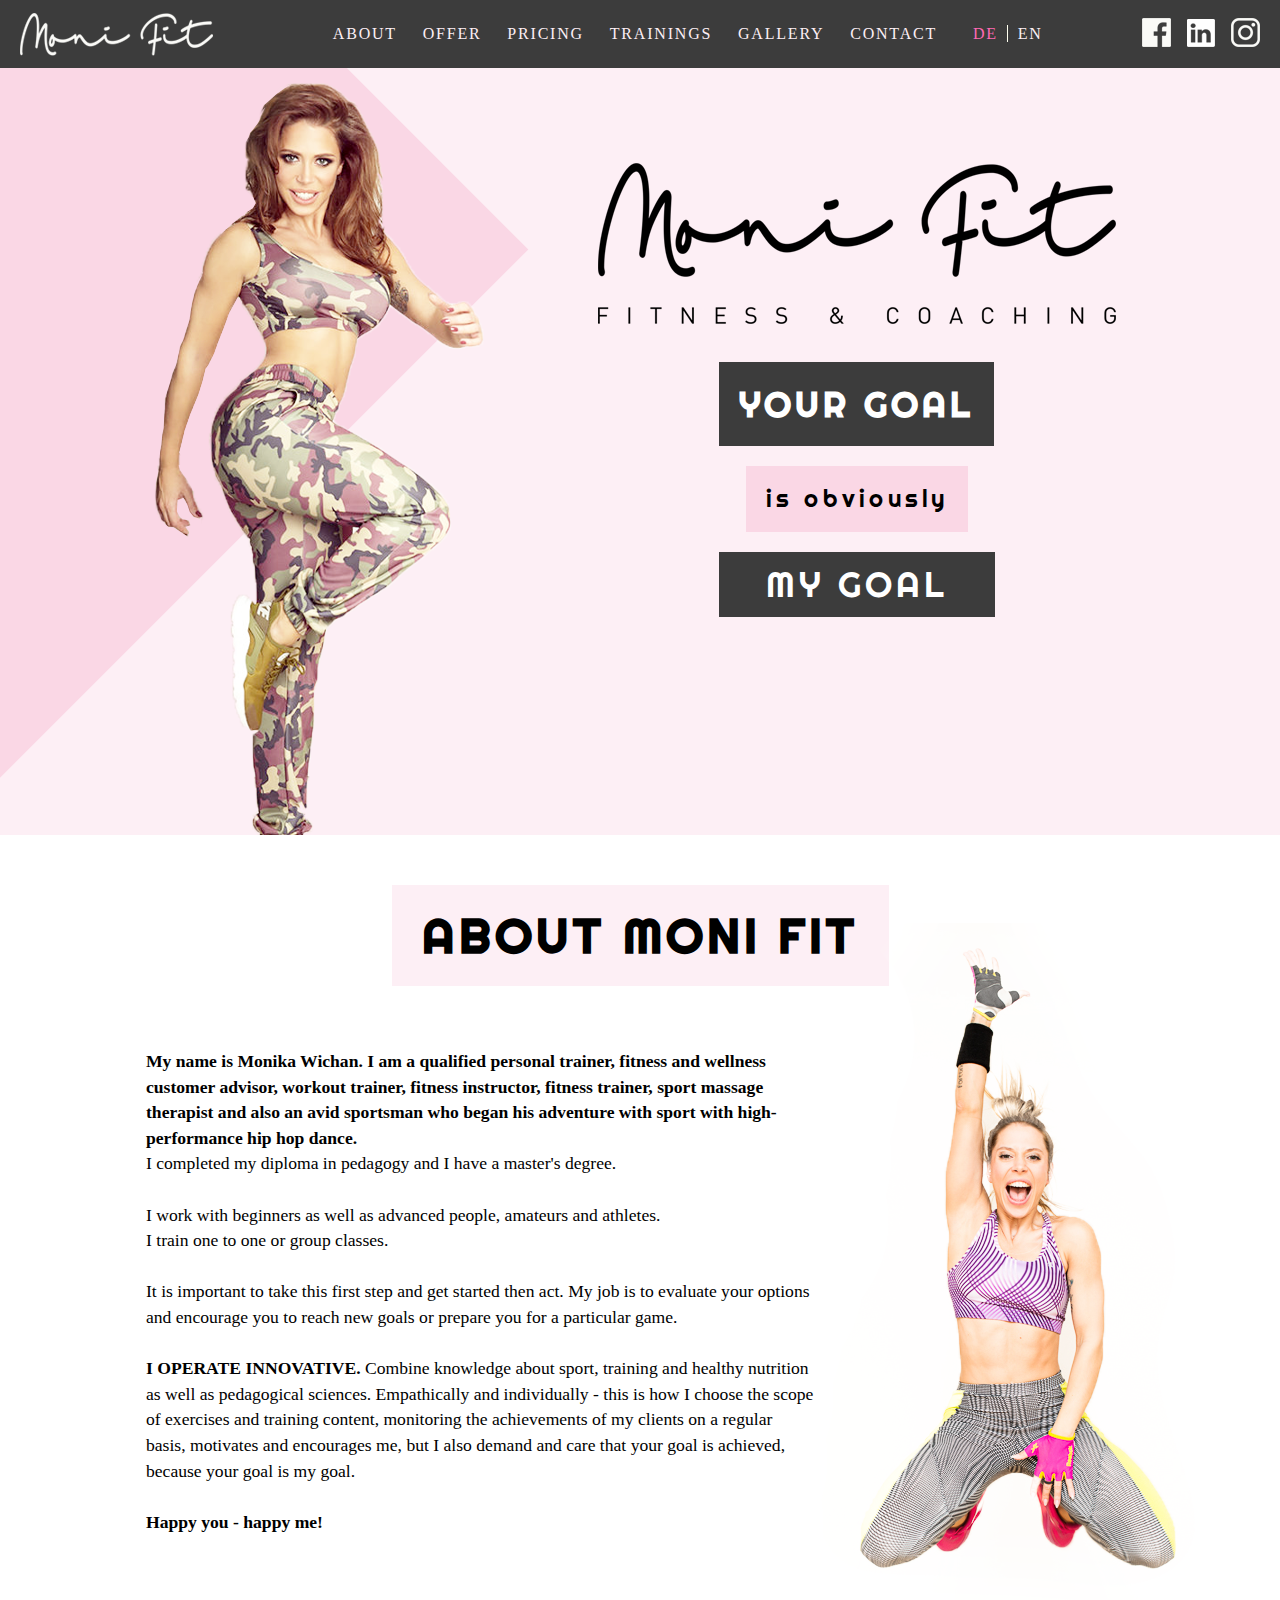
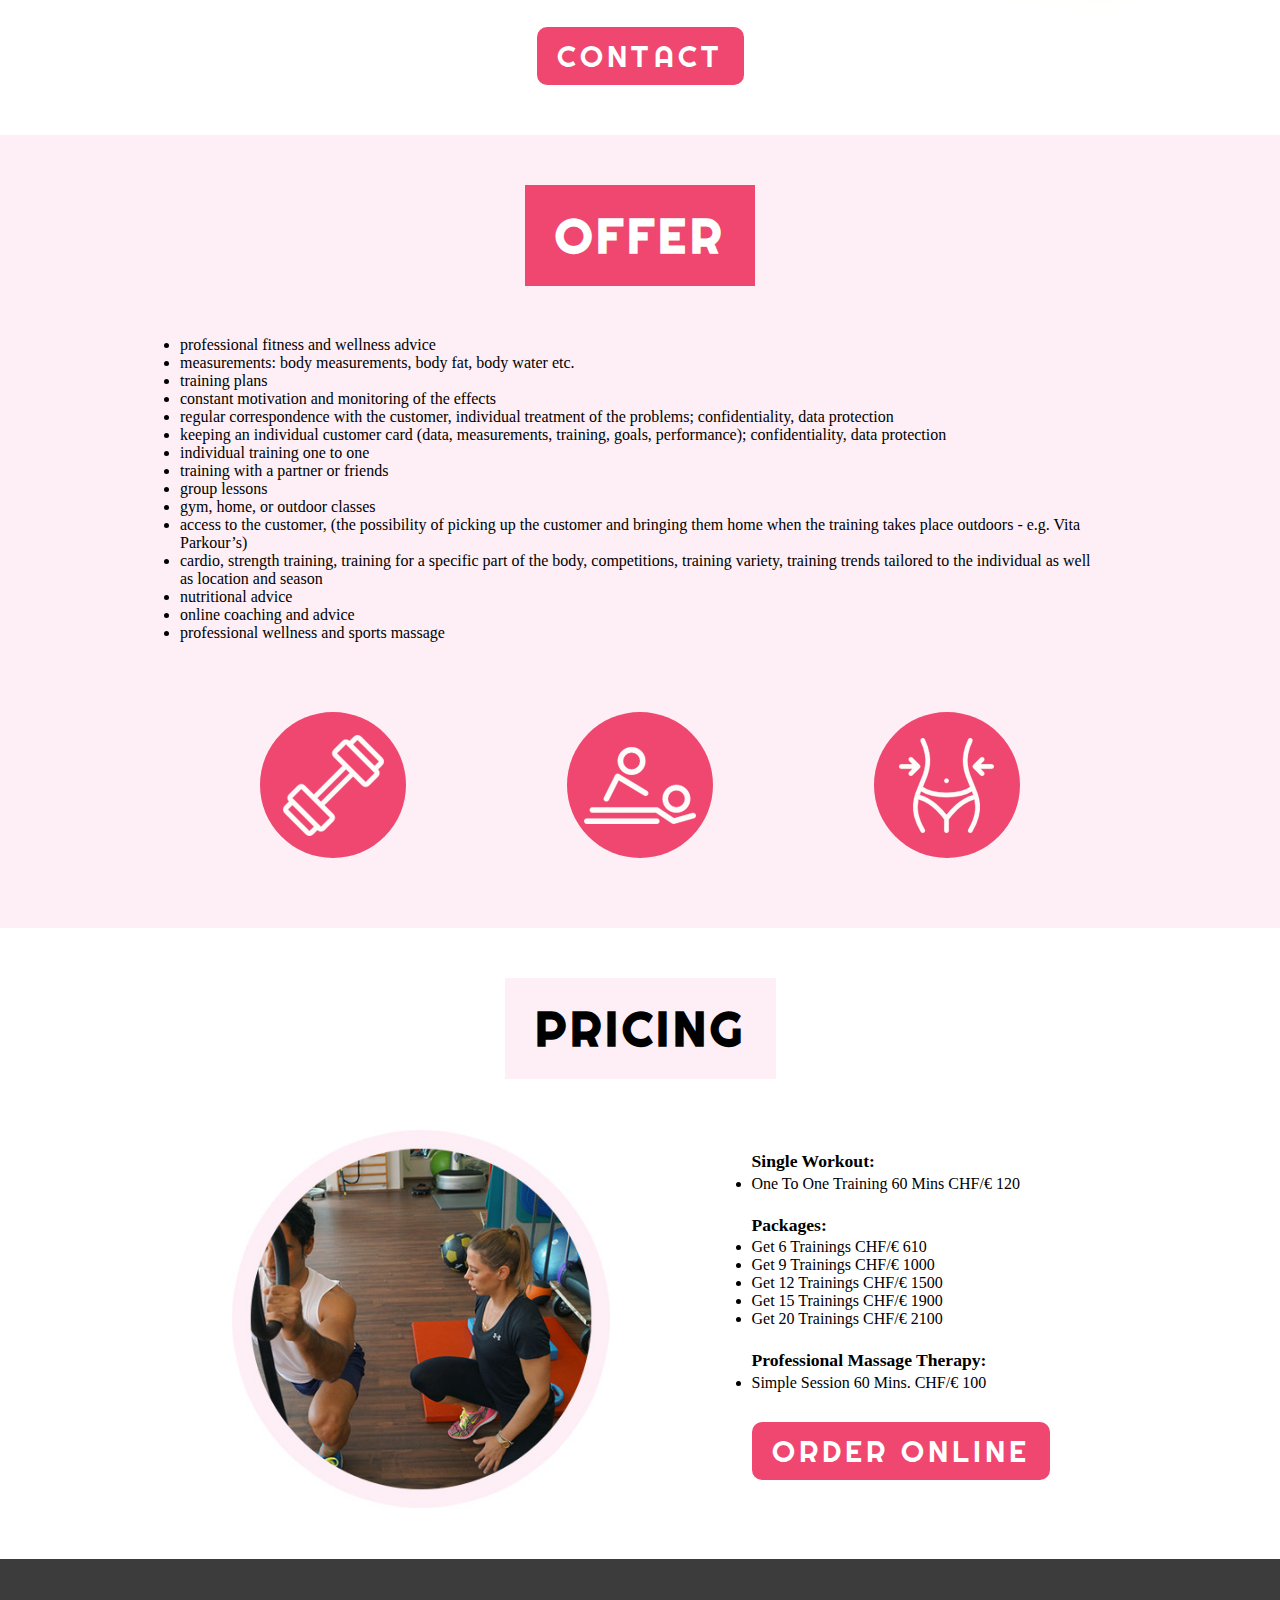
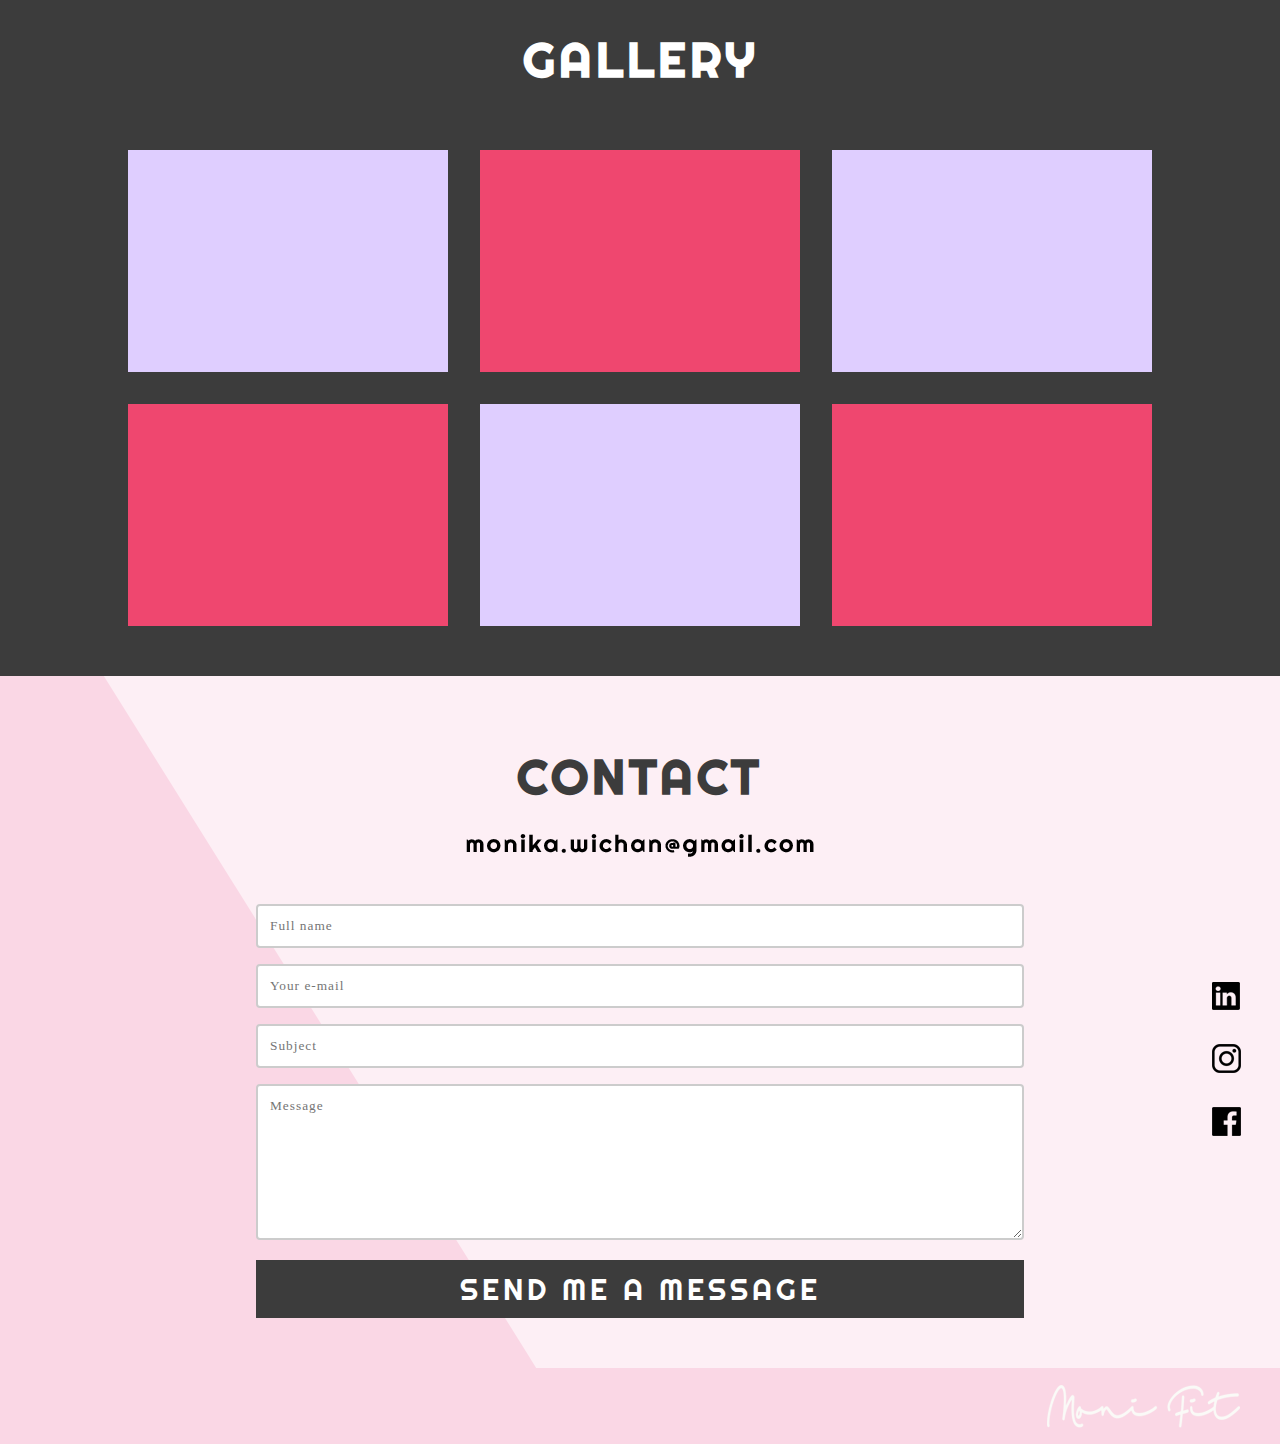
==== index.html @ 8864ee51 "contact form" ====
<!DOCTYPE html>
<html lang="de">

<head>
    <meta charset="UTF-8">
    <meta name="viewport" content="width=device-width, initial-scale=1.0">
    <meta http-equiv="X-UA-Compatible" content="ie=edge">
    <link href="https://fonts.googleapis.com/css?family=Righteous&display=swap" rel="stylesheet">
    <link rel="stylesheet" href="./css/styles.css">
    <title>Document</title>
</head>

<body>
    <div class="wrapper">
    <nav>
        <img class="logo-nav" src="img/logo_white.png" alt="monifit_logo">
        <ul>
            <li><a href="#about">ABOUT</a></li>
            <li><a href="#offer">OFFER</a></li>
            <li><a href="#pricing">PRICING</a></li>
            <li><a href="#trainings">TRAININGS</a></li>
            <li><a href="#gallery">GALLERY</a></li>
            <li><a href="#contact">CONTACT</a></li>
            <li><a class="de" href="">DE</a></li>
            <li><a class="en" href="">EN</a></li>
        </ul>
        <ul>
            <li><a href="https://www.facebook.com/moniwic"><img src="img/nav_fb_icon.png" alt="facebook"
                        target="_blank"></a></li>
            <li><a href="https://www.linkedin.com/in/monika-wichan-132943100" target="_blank"><img
                        src="img/nav_linked_logo.png" alt=""></a></li>
            <li><a href="https://www.instagram.com/monifitcoach/" target="_blank"><img src="img/nav_insta_logo.png"
                        alt=""></a></li>
        </ul>
    </nav>
    <section class="main">
        <div class="moni1"> <img src="img/monia1.png" alt="fitness"></div>

        <div><img src="img/logo_black.png" alt="Moni-fitness">
            <h1>YOUR GOAL</h1>
            <P>is obviously</P>
            <p>MY GOAL</p>

        </div>
        <div class="rectangle"></div>

    </section>
    <section id="about" class="about">
        <!-- <div class="rectangle-left"></div> -->
        <div class="about-cont">
            <h2>ABOUT MONI FIT</h2>
            <div class="about-cont-inside">
                <p><strong>My name is Monika Wichan. I am a qualified personal trainer, fitness and wellness customer
                        advisor, workout trainer,
                        fitness instructor, fitness trainer, sport massage therapist and also an avid sportsman who
                        began
                        his adventure with sport with high-performance hip hop dance.</strong><br>
                    I completed my diploma in pedagogy and I have a master's degree.
                    <br><br>
                    I work with beginners as well as advanced people, amateurs and athletes. <br>
                    I train one to one or group classes.<br><br>

                    It is important to take this first step and get started then act. My job is to evaluate your options
                    and
                    encourage you to reach new goals or prepare you for a particular game.<br><br>

                    <strong> I OPERATE INNOVATIVE. </strong>
                    Combine knowledge about sport, training and healthy nutrition as well as pedagogical sciences.
                    Empathically and individually - this is how I choose the scope of exercises and training content,
                    monitoring
                    the achievements of my clients on a regular basis, motivates and encourages me, but I also demand
                    and
                    care that your goal is achieved, because your goal is my goal.
                    <br><br>
                    <strong> Happy you - happy me!</strong>
                </p>
                <div> <img src="img/monia2.png" alt="fitness_trainer"></div>

            </div>
            <a class="button" href="">CONTACT</a>
        </div>

    </section>
    <section id="offer" class="offer">
        <h2>OFFER</h2>
        <div>
            <ul>
                <li>professional fitness and wellness advice</li>
                <li>measurements: body measurements, body fat, body water etc.</li>
                <li> training plans</li>
                <li> constant motivation and monitoring of the effects</li>
                <li>regular correspondence with the customer, individual treatment of the problems; confidentiality,
                    data protection</li>
                <li> keeping an individual customer card (data, measurements, training, goals, performance);
                    confidentiality, data protection</li>
                <li>individual training one to one</li>
                <li>training with a partner or friends</li>
                <li>group lessons</li>
                <li>gym, home, or outdoor classes</li>
                <li>access to the customer, (the possibility of picking up the customer and bringing them home
                    when the training takes place outdoors - e.g. Vita Parkour’s)</li>
                <li>cardio, strength training, training for a specific part of the body, competitions, training variety,
                    training trends tailored to the individual as well as location and season</li>
                <li> nutritional advice</li>
                <li>online coaching and advice</li>
                <li>professional wellness and sports massage</li>
            </ul>
        </div>
        <div class="icons">
            <div class="icon-offer"></div>
            <div class="icon-offer"></div>
            <div class="icon-offer"></div>
        </div>
    </section>
    <section id="pricing" class="pricing">
        <h2>PRICING</h2>
        <div class="pricing-cont">
            <div></div>
            <div>
                <p><strong>Single Workout:</strong></p>
                <ul>
                    <li>One To One Training 60 Mins CHF/€ 120</li>
                </ul>
                <p><strong>Packages:</strong></p>
                <ul>
                    <li>Get 6 Trainings CHF/€ 610</li>
                    <li>Get 9 Trainings CHF/€ 1000</li>
                    <li>Get 12 Trainings CHF/€ 1500</li>
                    <li>Get 15 Trainings CHF/€ 1900</li>
                    <li>Get 20 Trainings CHF/€ 2100</li>
                </ul>
                <p><strong>Professional Massage Therapy: </strong></p>
                <ul>
                    <li>Simple Session 60 Mins. CHF/€ 100</li>
                </ul>
                <div><a href="" class="button">ORDER ONLINE</a></div>
            </div>
        </div>
    </section>
    <section id="gallery" class="gallery">
        <h2>GALLERY</h2>
        <div class="gallery-grid">
            <div></div>
            <div></div>
            <div></div>
            <div></div>
            <div></div>
            <div></div>
        </div>
    </section>
    <section id="contact" class="contact">
        <h2>CONTACT</h2>
        <img src="img/mail.png" alt="email">
        <div class="contact-form">      
        <form action="contactform.php" method="post">
            <input type="text" name="name" value="" placeholder="Full name">
              <input type="text" name="mail" value="" placeholder="Your e-mail">
                <input type="text" name="subject" value="" placeholder="Subject">
                <textarea name="message" rows="8" cols="80" placeholder="Message"></textarea>
                <button type="submit" name="submit">SEND ME A MESSAGE</button>
          </form>
          <div class="social-media">
            <a href=""><img src="img/black_linked.png" alt=""></a><a href=""><img
                    src="img/black_insta.png" alt=""></a><a href=""><img src="img/black_fb.png" alt=""></a>
        </div class="social-media"></div>

    </section>
  
    <footer>
        <div></div><img src="img/logo_white.png" alt="">
    </footer>
    </div>
</body>

</html>
---- css/styles.css ----
* {
  -webkit-box-sizing: border-box;
  box-sizing: border-box;
  margin: 0;
  padding: 0; }

body {
  background: #c3eeff;
  font-family: "Open Sans";
  background-color: #fdeff5; }

p {
  font-size: 1.1rem;
  line-height: 1.6rem; }

h2,
h1,
.button {
  letter-spacing: 4px;
  font-family: "Righteous"; }

h2 {
  font-size: 48px;
  background-color: #fdeff5;
  padding: 20px 30px; }

.button {
  font-size: 29.52px;
  background-color: #ef476f;
  padding: 10px 20px;
  border: none;
  border-radius: 10px;
  color: white;
  text-decoration: none; }

nav {
  background-color: #3c3c3c;
  top: 0px;
  position: fixed;
  height: 68px;
  width: 100%;
  display: flex;
  justify-content: space-between;
  align-items: center;
  letter-spacing: 1.8px;
  z-index: 33; }
  nav .logo-nav {
    height: 43px;
    margin-left: 20px; }
  nav ul li {
    display: inline-block; }
    nav ul li a {
      color: #fdeff5;
      text-decoration: none; }
      nav ul li a:hover {
        color: hotpink; }
    nav ul li .de {
      margin-left: 10px;
      color: hotpink; }
    nav ul li .en {
      padding-left: 10px;
      border-left: ivory 1px solid; }
  nav ul:nth-last-child(1) li {
    margin-right: 10px; }
  nav ul:nth-last-child(2) li {
    margin-left: 20px; }
    nav ul:nth-last-child(2) li:nth-last-child(1) {
      margin-left: 3px; }
  nav ul:nth-child(3) {
    margin-right: 10px; }

section {
  width: 100%;
  padding: 50px 0; }

.main {
  font-family: "Righteous";
  color: white;
  margin-top: 68px;
  display: flex;
  padding: 0; }
  .main h1 {
    background-color: #3c3c3c;
    margin-top: 38px;
    font-size: 35px;
    padding: 20px; }
  .main p {
    margin-top: 20px;
    font-size: 24px;
    background-color: #fad7e5;
    color: black;
    padding: 20px;
    letter-spacing: 4px; }
    .main p:nth-child(4) {
      font-size: 35px;
      background-color: #3c3c3c;
      padding: 20px 47px;
      color: white; }
  .main div:nth-child(1) {
    margin: 15px 0 0 12%; }
  .main div:nth-child(2) {
    padding: 95px 0 0 0;
    margin-left: -50px;
    height: 100%;
    width: 100%;
    display: flex;
    flex-direction: column;
    align-items: center; }

.rectangle {
  background-color: #fad7e5;
  position: absolute;
  width: 57%;
  height: 95%;
  z-index: -2;
  left: -31%;
  top: -134px;
  transform: rotate(45deg); }

.rectangle2 {
  background-color: #fad7e5;
  position: absolute;
  width: 300px;
  height: 300px;
  z-index: -2;
  left: -10%;
  bottom: 0px;
  transform: rotate(45deg); }

.rectangle-left {
  background-color: #fdeff5;
  width: 20%;
  height: 20%;
  transform: skew(-45deg);
  z-index: 2;
  position: relative;
  left: -15%; }

.moni1 {
  z-index: -1; }

.about {
  background-color: white;
  z-index: 2;
  margin-top: -110px; }

.about-cont {
  display: flex;
  flex-direction: column;
  align-items: center; }
  .about-cont p {
    padding: 63px 1px 11px 146px; }
  .about-cont .about-cont-inside {
    display: flex; }
    .about-cont .about-cont-inside div {
      margin-top: -63px;
      padding-right: 50px; }

.offer {
  background-color: #fdeff5;
  display: flex;
  justify-content: center;
  flex-direction: column;
  align-items: center; }
  .offer h2 {
    color: white;
    background-color: #ef476f; }
  .offer div {
    padding: 20px;
    margin-top: 30px;
    width: 75%; }
  .offer .icon-offer {
    background-color: #ef476f;
    border-radius: 50%;
    width: 146px;
    height: 146px;
    margin: 0; }
  .offer .icons {
    display: flex;
    justify-content: space-around; }
    .offer .icons div {
      background-position: center;
      background-repeat: no-repeat; }
      .offer .icons div:nth-child(1) {
        background-image: url("../img/hantel_icon.png"); }
      .offer .icons div:nth-child(2) {
        background-image: url("../img/massage_icon.png"); }
      .offer .icons div:nth-child(3) {
        background-image: url("../img/fit_icon.png"); }

.pricing {
  background-color: white;
  display: flex;
  justify-content: center;
  flex-direction: column;
  align-items: center; }
  .pricing .pricing-cont {
    margin-top: 50px;
    width: 75%;
    display: flex;
    justify-content: space-around; }
    .pricing .pricing-cont div:nth-child(1) {
      width: 380px;
      height: 380px;
      background-position: center;
      background-repeat: no-repeat;
      background-size: cover;
      background-image: url("../img/monia3.jpg"); }
    .pricing .pricing-cont div:nth-child(2) p {
      margin-top: 20px; }
    .pricing .pricing-cont div:nth-child(2) div {
      margin-top: 40px; }

.gallery {
  background-color: #3c3c3c;
  display: flex;
  justify-content: center;
  flex-direction: column;
  align-items: center; }
  .gallery h2 {
    color: white;
    background-color: transparent; }
  .gallery .gallery-grid {
    margin-top: 40px;
    display: grid;
    grid-template-columns: repeat(3, 1fr);
    grid-auto-rows: 222px;
    width: 80%;
    grid-gap: 2em; }
    .gallery .gallery-grid div {
      background-color: #ef476f; }
      .gallery .gallery-grid div:nth-child(odd) {
        background: #dfceff; }

.contact {
  display: flex;
  flex-direction: column;
  align-items: center;
  position: relative; }
  .contact h2 {
    color: #3c3c3c; }
  .contact div {
    margin-top: 40px;
    width: 60%; }
  .contact .social-media {
    display: flex;
    flex-direction: column;
    position: absolute;
    right: 3%;
    bottom: 33%;
    width: 30px; }
    .contact .social-media a {
      margin-top: 30px; }
  .contact:after {
    content: ' ';
    width: 60%;
    height: 100%;
    position: absolute;
    bottom: 0px;
    left: -35%;
    z-index: -2;
    background-color: #fad7e5;
    transform: skew(32deg);
    overflow: hidden; }

form input[type=text],
form select,
form textarea {
  font-family: "Open Sans";
  width: 100%;
  padding: 12px;
  border: 2px solid #ccc;
  border-radius: 4px;
  box-sizing: border-box;
  margin-bottom: 16px;
  resize: vertical;
  letter-spacing: 1px; }

form button {
  width: 100%;
  padding: 10px;
  background-color: #3c3c3c;
  color: white;
  font-size: 29.52px;
  letter-spacing: 4px;
  font-family: "Righteous";
  border: none;
  cursor: pointer; }

form input[type=text]:focus,
form textarea:focus {
  border: 2px solid #fad7e5; }

footer {
  height: 76px;
  background-color: #fad7e5;
  display: flex;
  justify-content: space-between;
  align-items: center;
  padding: 0 40px; }
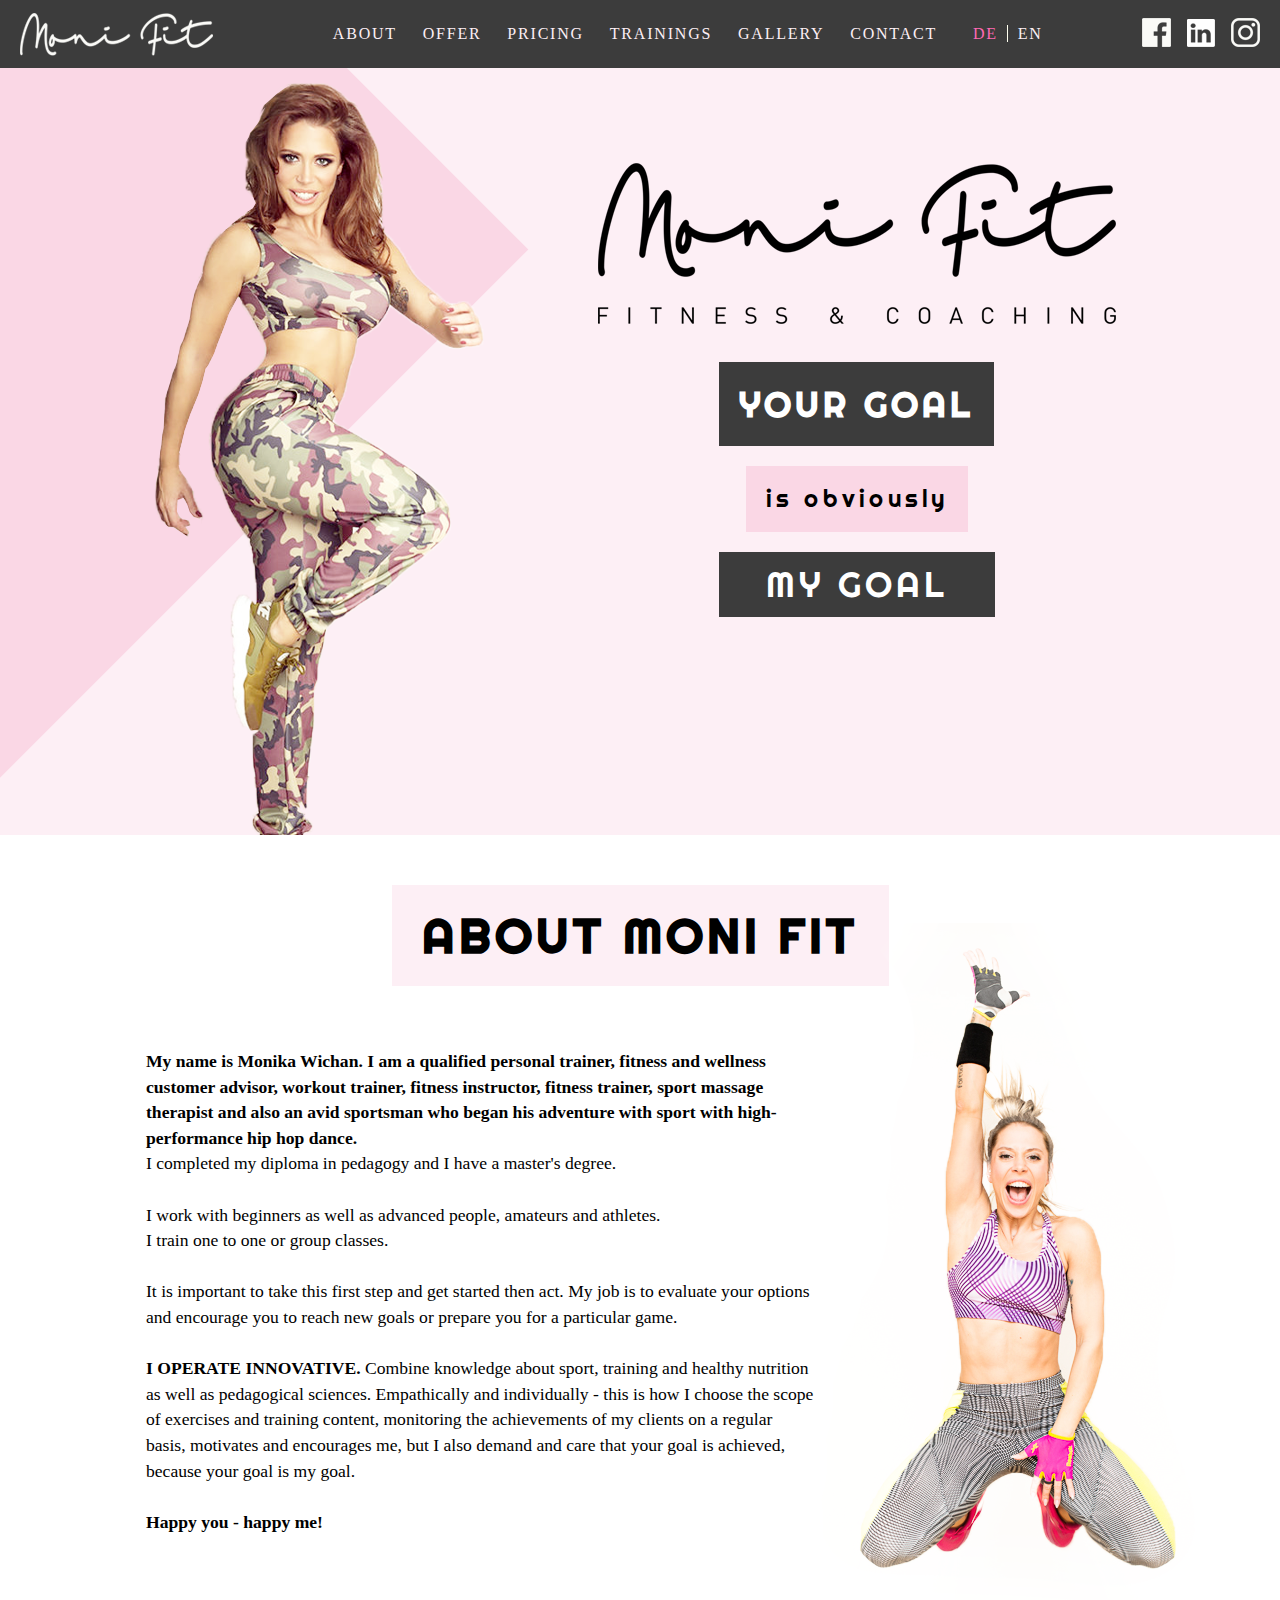
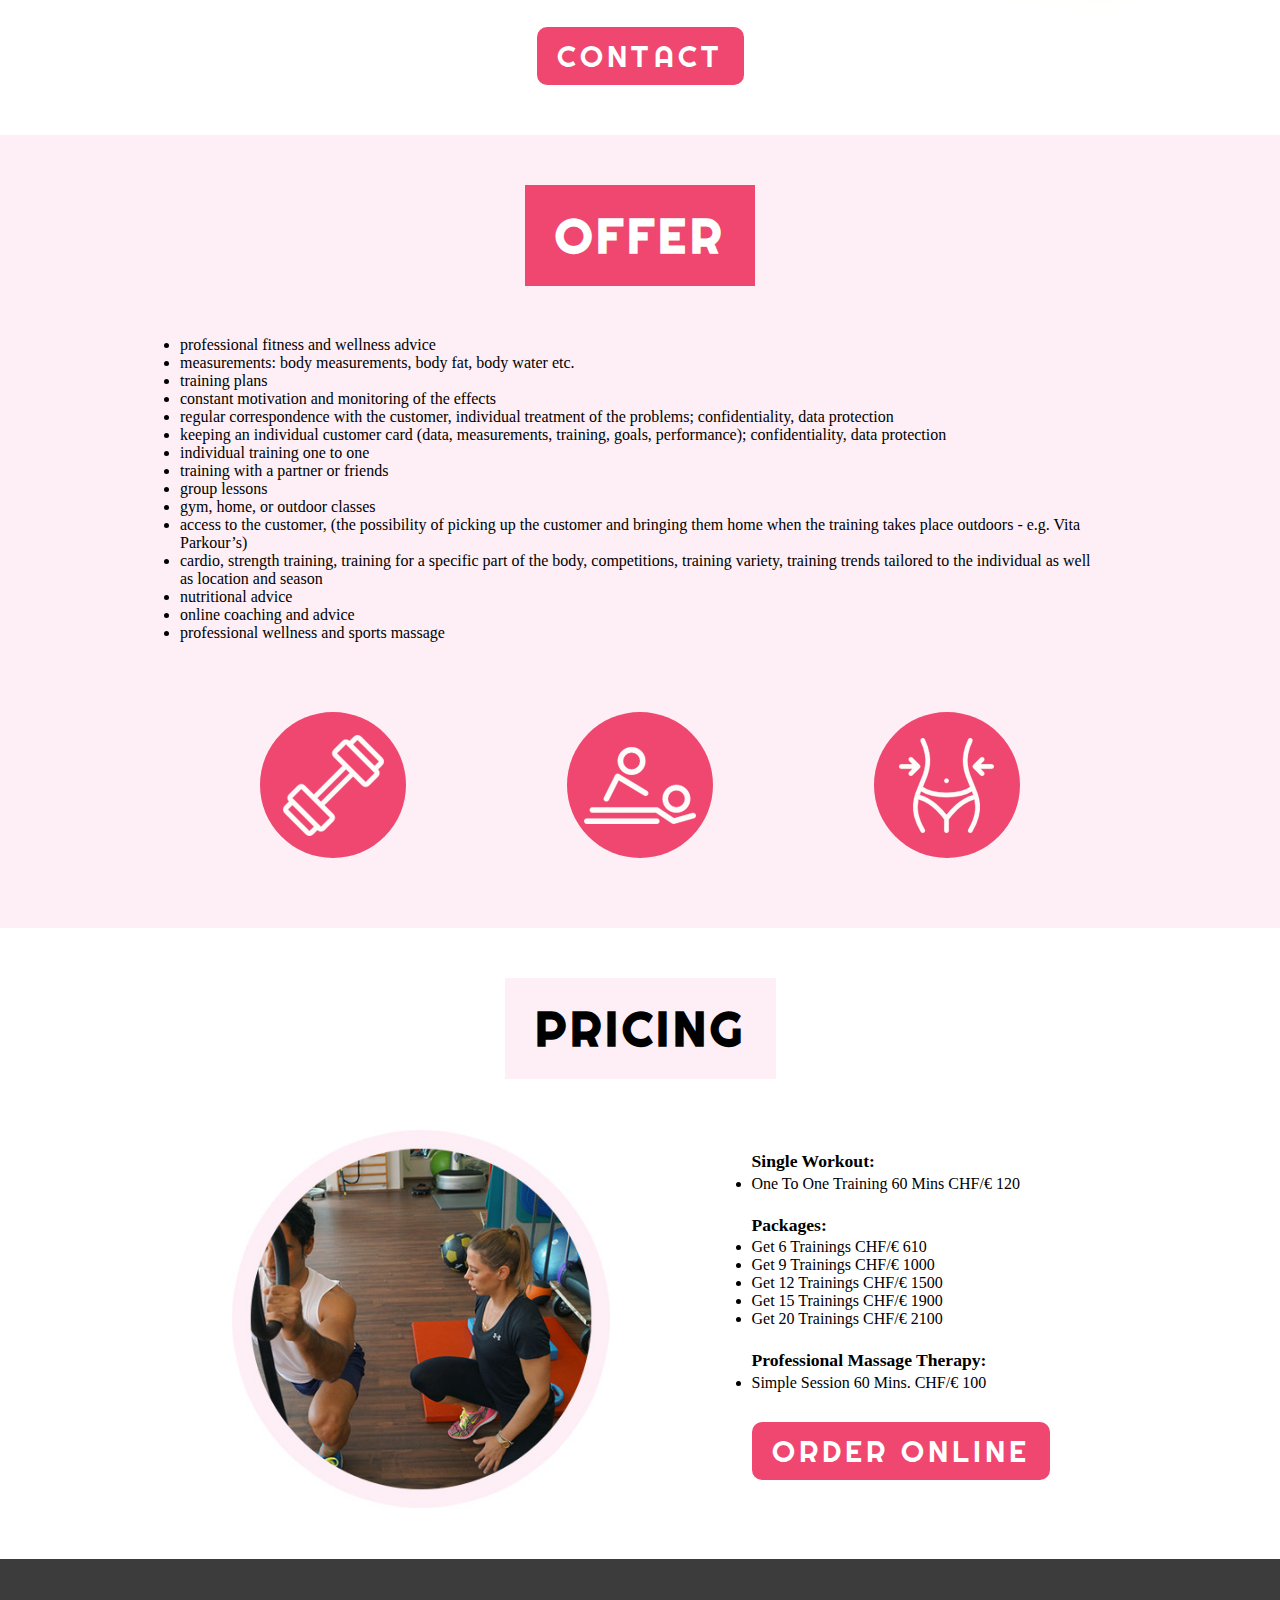
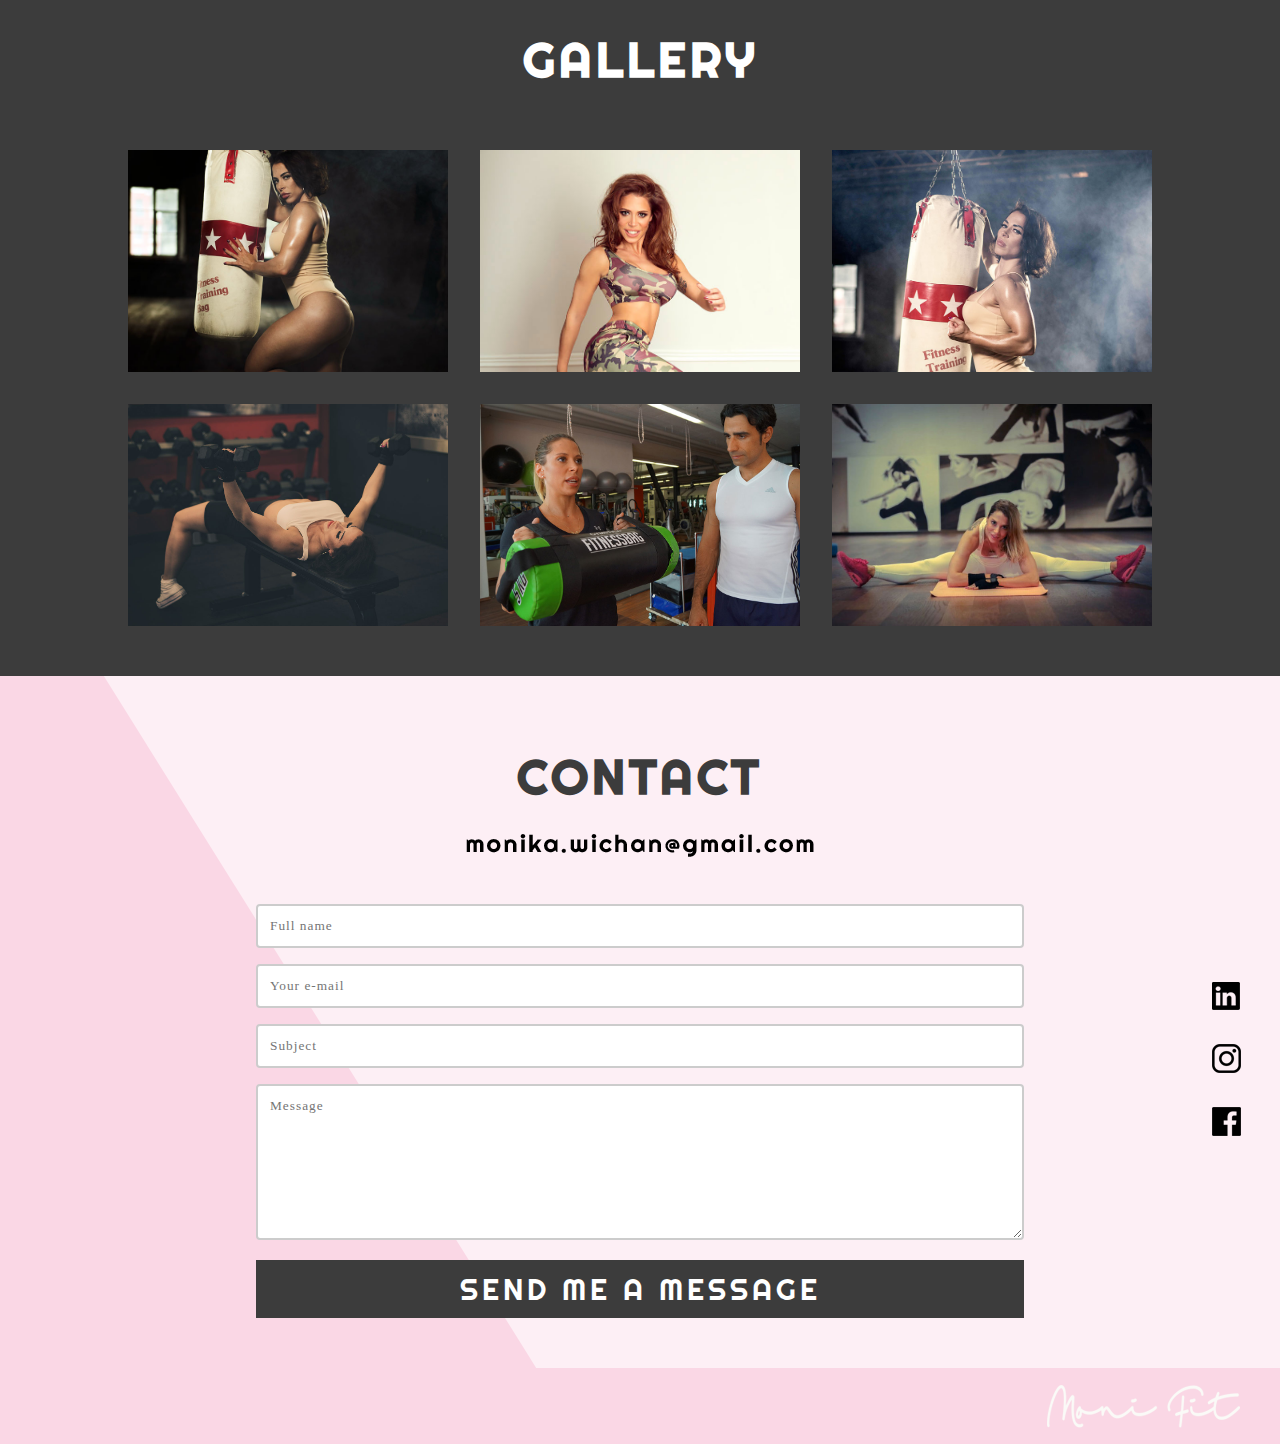
==== commit 9b676371: "nav correction" ====
--- a/index.html
+++ b/index.html
@@ -140,12 +140,12 @@
     <section id="gallery" class="gallery">
         <h2>GALLERY</h2>
         <div class="gallery-grid">
-            <div></div>
-            <div></div>
-            <div></div>
-            <div></div>
-            <div></div>
-            <div></div>
+            <div class="thumb-1"></div>
+            <div class="thumb-2"></div>
+            <div class="thumb-3"></div>
+            <div class="thumb-4"></div>
+            <div class="thumb-5"></div>
+            <div class="thumb-6"></div>
         </div>
     </section>
     <section id="contact" class="contact">
--- a/css/styles.css
+++ b/css/styles.css
@@ -227,10 +227,24 @@
     grid-auto-rows: 222px;
     width: 80%;
     grid-gap: 2em; }
+    .gallery .gallery-grid .thumb-1 {
+      background-image: url("../img/1.jpg"); }
+    .gallery .gallery-grid .thumb-2 {
+      background-image: url("../img/7.jpg");
+      background-position: top; }
+    .gallery .gallery-grid .thumb-3 {
+      background-image: url("../img/3.jpg");
+      background-position: top; }
+    .gallery .gallery-grid .thumb-4 {
+      background-image: url("../img/4.jpg"); }
+    .gallery .gallery-grid .thumb-5 {
+      background-image: url("../img/5.jpg"); }
+    .gallery .gallery-grid .thumb-6 {
+      background-image: url("../img/6.jpg"); }
     .gallery .gallery-grid div {
-      background-color: #ef476f; }
-      .gallery .gallery-grid div:nth-child(odd) {
-        background: #dfceff; }
+      background-position: 50% 30%;
+      background-repeat: no-repeat;
+      background-size: cover; }
 
 .contact {
   display: flex;
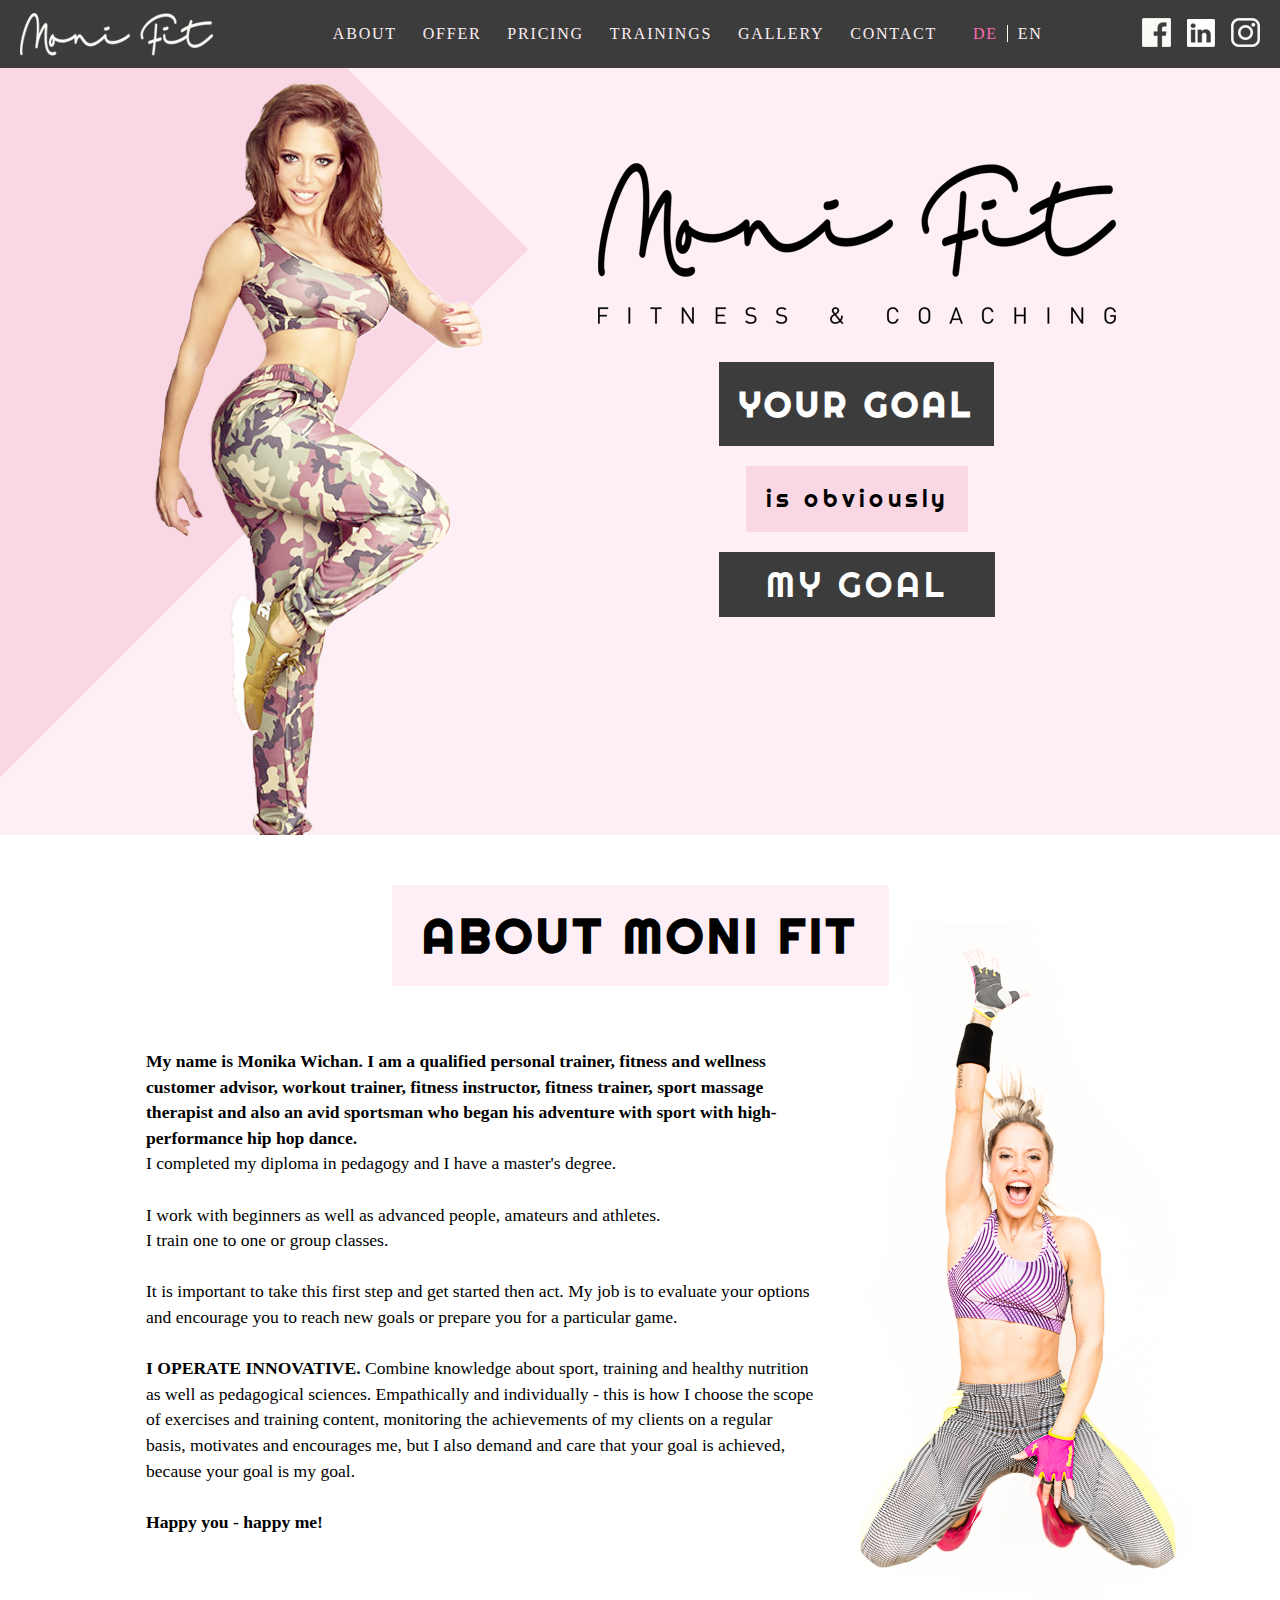
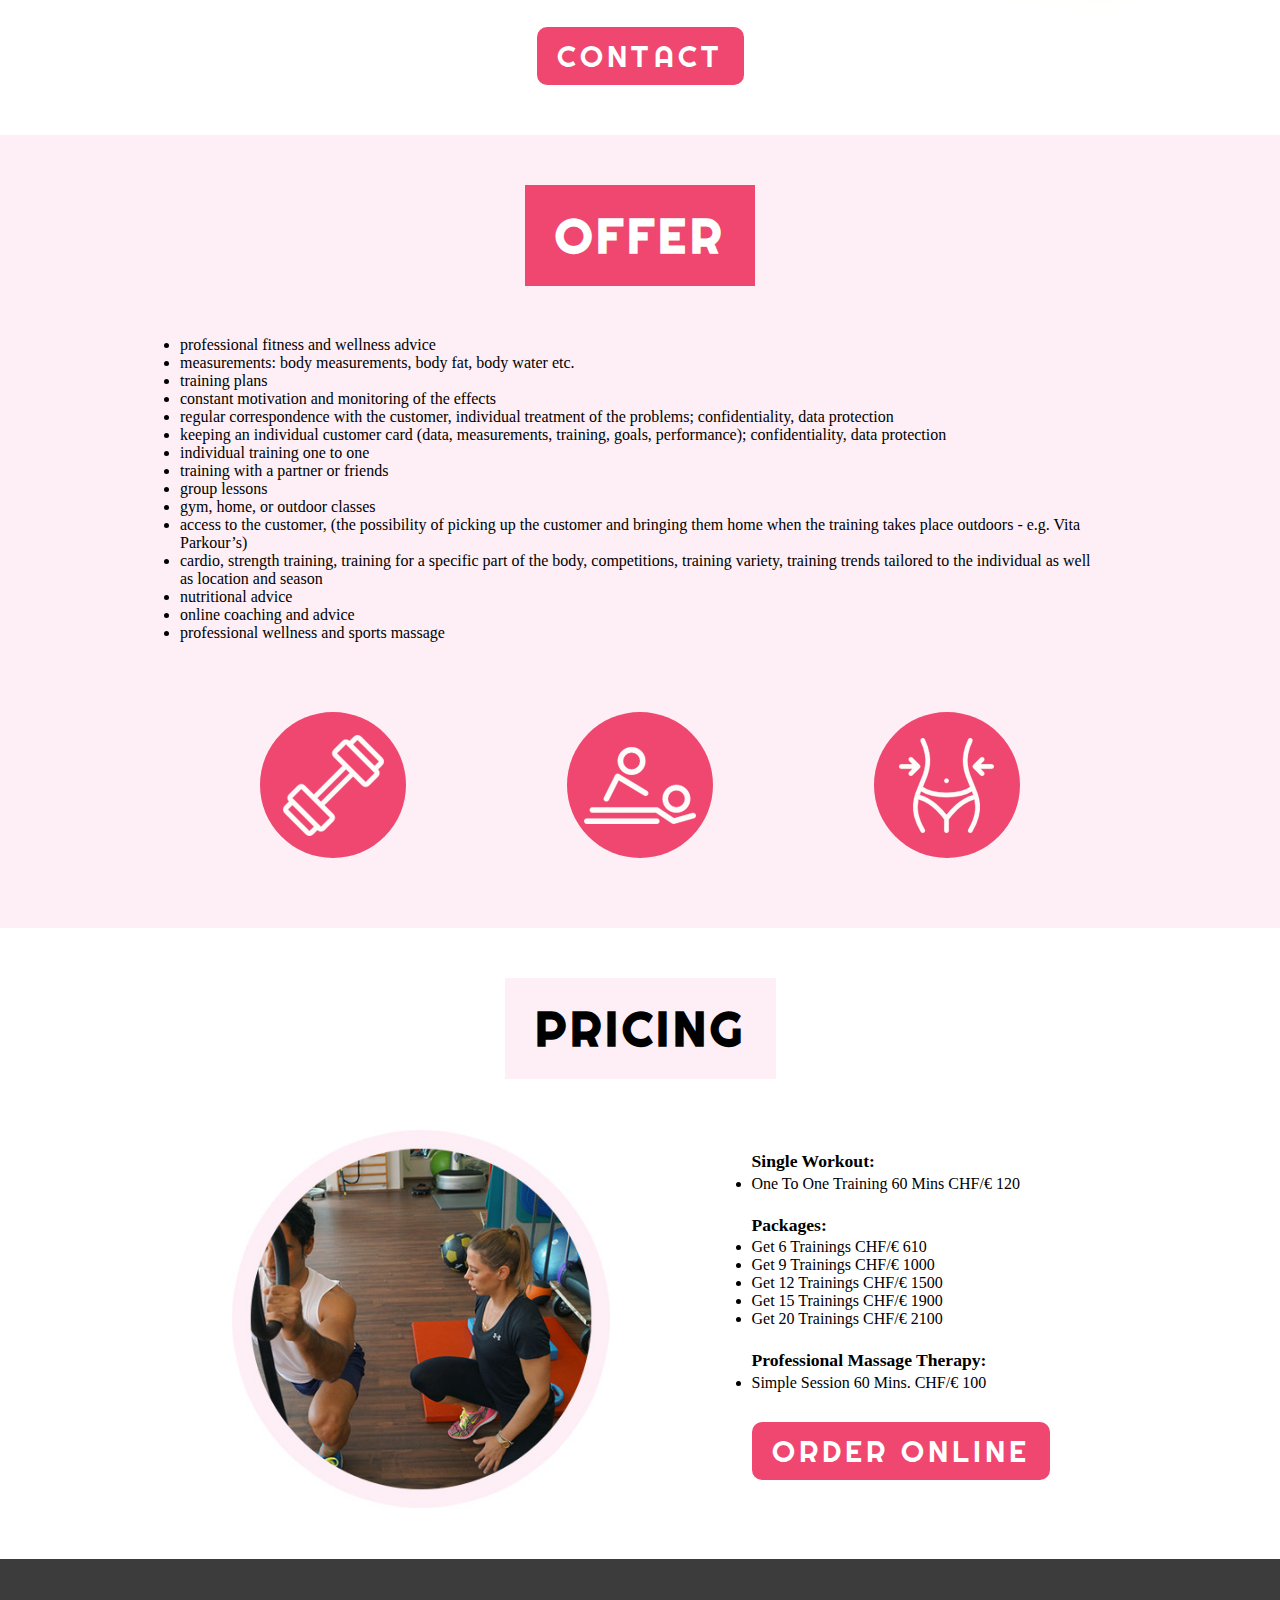
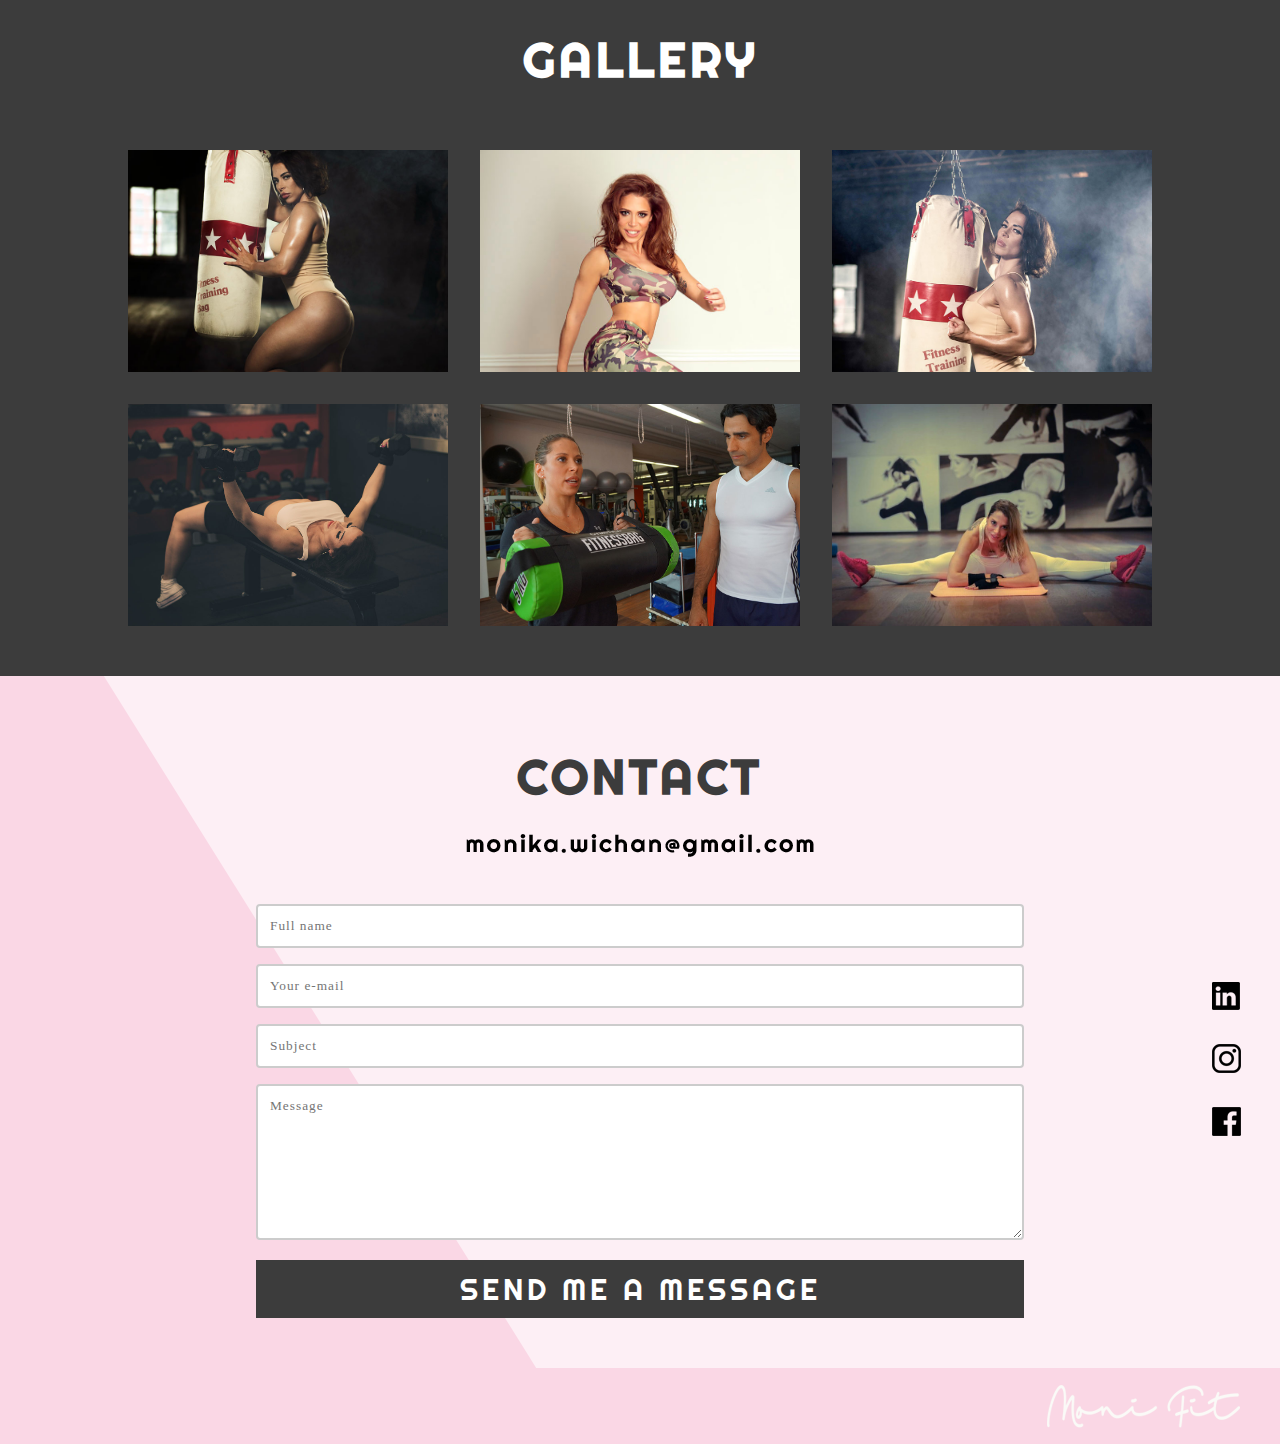
==== commit cbe7cdee: "gallery" ====
--- a/index.html
+++ b/index.html
@@ -7,7 +7,8 @@
     <meta http-equiv="X-UA-Compatible" content="ie=edge">
     <link href="https://fonts.googleapis.com/css?family=Righteous&display=swap" rel="stylesheet">
     <link rel="stylesheet" href="./css/styles.css">
-    <title>Document</title>
+    <script src="https://ajax.googleapis.com/ajax/libs/jquery/3.3.1/jquery.min.js"></script>
+    <title>Moni Fit</title>
 </head>
 
 <body>
@@ -77,7 +78,7 @@
                 <div> <img src="img/monia2.png" alt="fitness_trainer"></div>
 
             </div>
-            <a class="button" href="">CONTACT</a>
+            <a class="button" href="#contact">CONTACT</a>
         </div>
 
     </section>
@@ -133,7 +134,7 @@
                 <ul>
                     <li>Simple Session 60 Mins. CHF/€ 100</li>
                 </ul>
-                <div><a href="" class="button">ORDER ONLINE</a></div>
+                <div><a href="#contact" class="button">ORDER ONLINE</a></div>
             </div>
         </div>
     </section>
@@ -169,7 +170,13 @@
     <footer>
         <div></div><img src="img/logo_white.png" alt="">
     </footer>
+    <div class="gallery-box">
+        <div class="close-box"></div>
+        <div class="picture"></div>
     </div>
+    </div>
+    <script type="text/javascript" src="./js/main.js">
+    </script>
 </body>
 
 </html>--- a/css/styles.css
+++ b/css/styles.css
@@ -22,7 +22,8 @@
 h2 {
   font-size: 48px;
   background-color: #fdeff5;
-  padding: 20px 30px; }
+  padding: 20px 30px;
+  z-index: 44; }
 
 .button {
   font-size: 29.52px;
@@ -43,7 +44,7 @@
   justify-content: space-between;
   align-items: center;
   letter-spacing: 1.8px;
-  z-index: 33; }
+  z-index: 66; }
   nav .logo-nav {
     height: 43px;
     margin-left: 20px; }
@@ -244,7 +245,40 @@
     .gallery .gallery-grid div {
       background-position: 50% 30%;
       background-repeat: no-repeat;
-      background-size: cover; }
+      background-size: cover;
+      cursor: pointer; }
+      .gallery .gallery-grid div:hover {
+        background-position: center;
+        transition: ease 2s; }
+
+.gallery-box {
+  width: 100%;
+  height: 100vh;
+  background-color: black;
+  position: fixed;
+  top: 0;
+  z-index: 556;
+  margin-left: -2000px; }
+
+.picture {
+  height: 100vh;
+  width: 100%;
+  background: url("../img/7.jpg") no-repeat;
+  background-position: center;
+  background-size: contain; }
+
+.close-box {
+  background-color: #ef476f;
+  background-image: url("../img/close.png");
+  background-position: center;
+  background-size: contain;
+  width: 40px;
+  height: 40px;
+  position: absolute;
+  top: 50px;
+  right: 50px;
+  border-radius: 50%;
+  cursor: pointer; }
 
 .contact {
   display: flex;
@@ -312,3 +346,11 @@
   justify-content: space-between;
   align-items: center;
   padding: 0 40px; }
+
+@media only screen and (max-width: 468px) {
+  nav ul {
+    visibility: hidden; } }
+
+@media only screen and (max-width: 1116px) {
+  nav ul {
+    visibility: hidden; } }
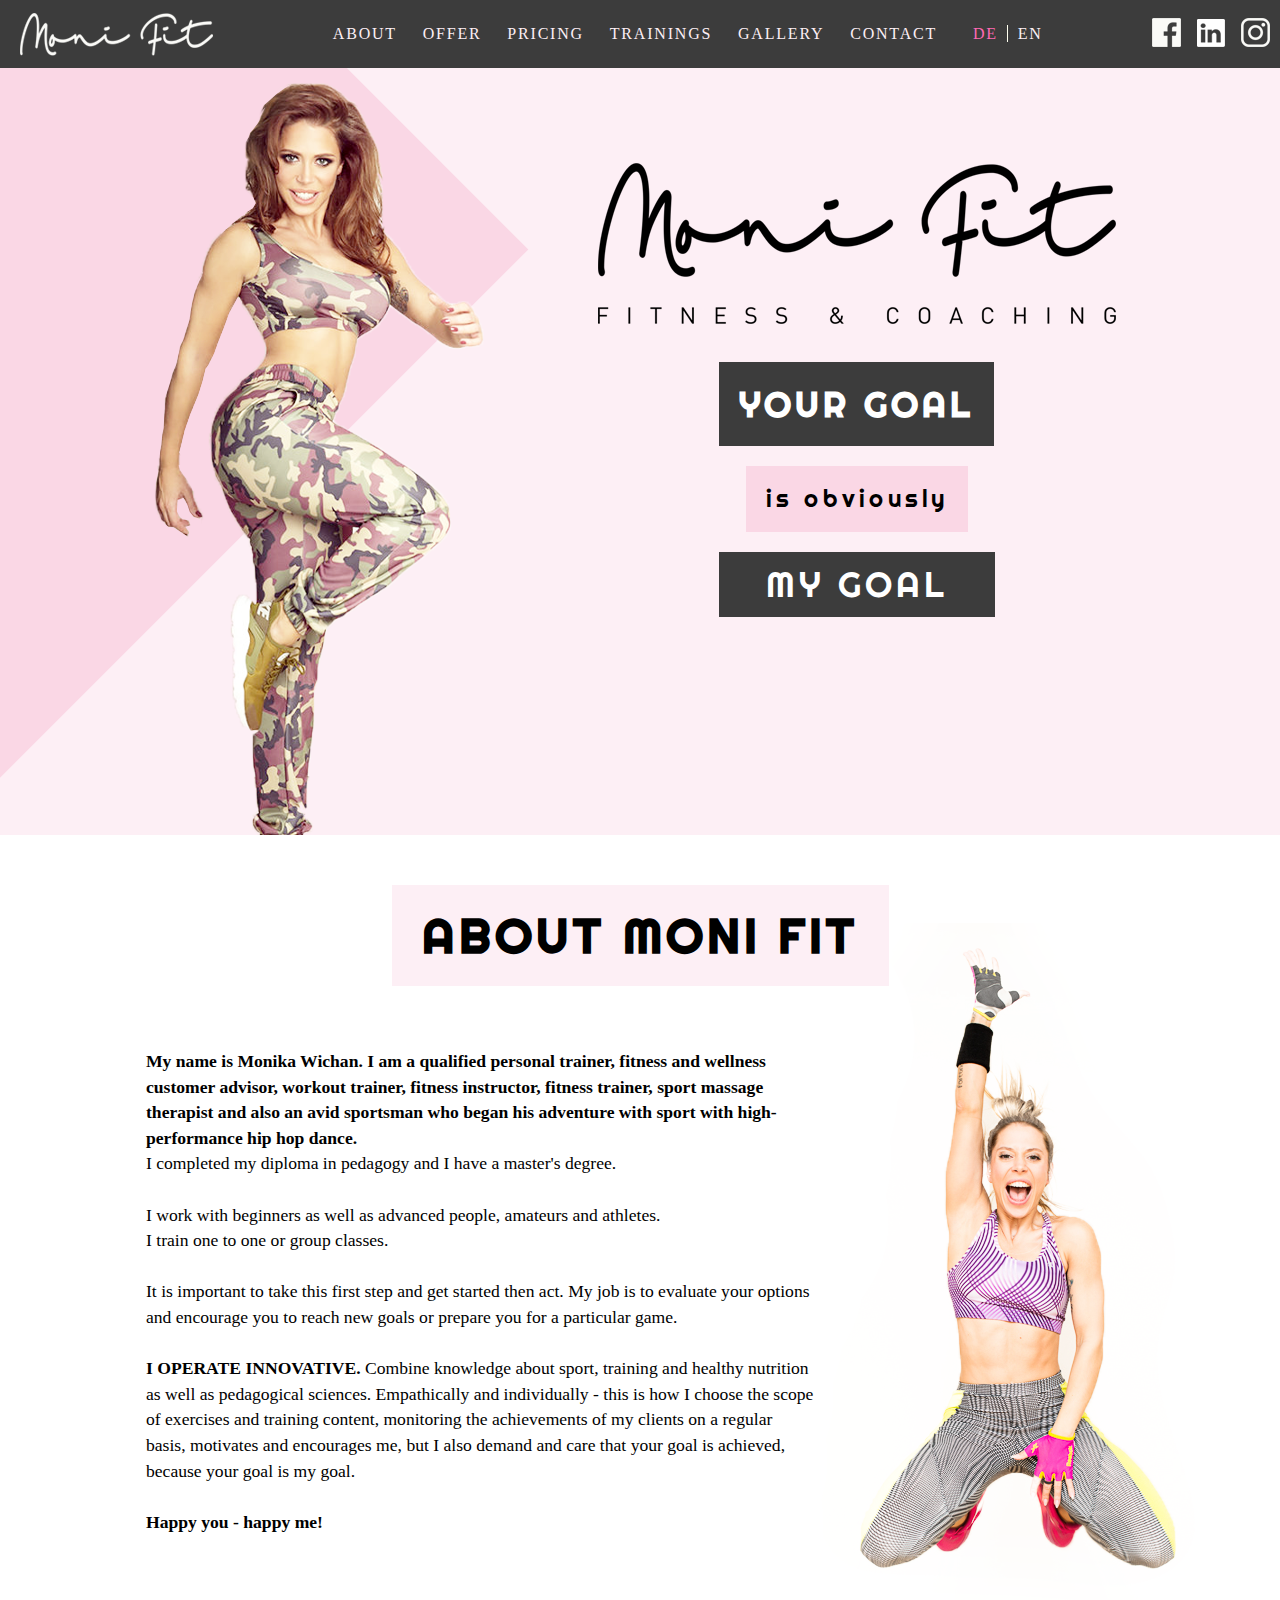
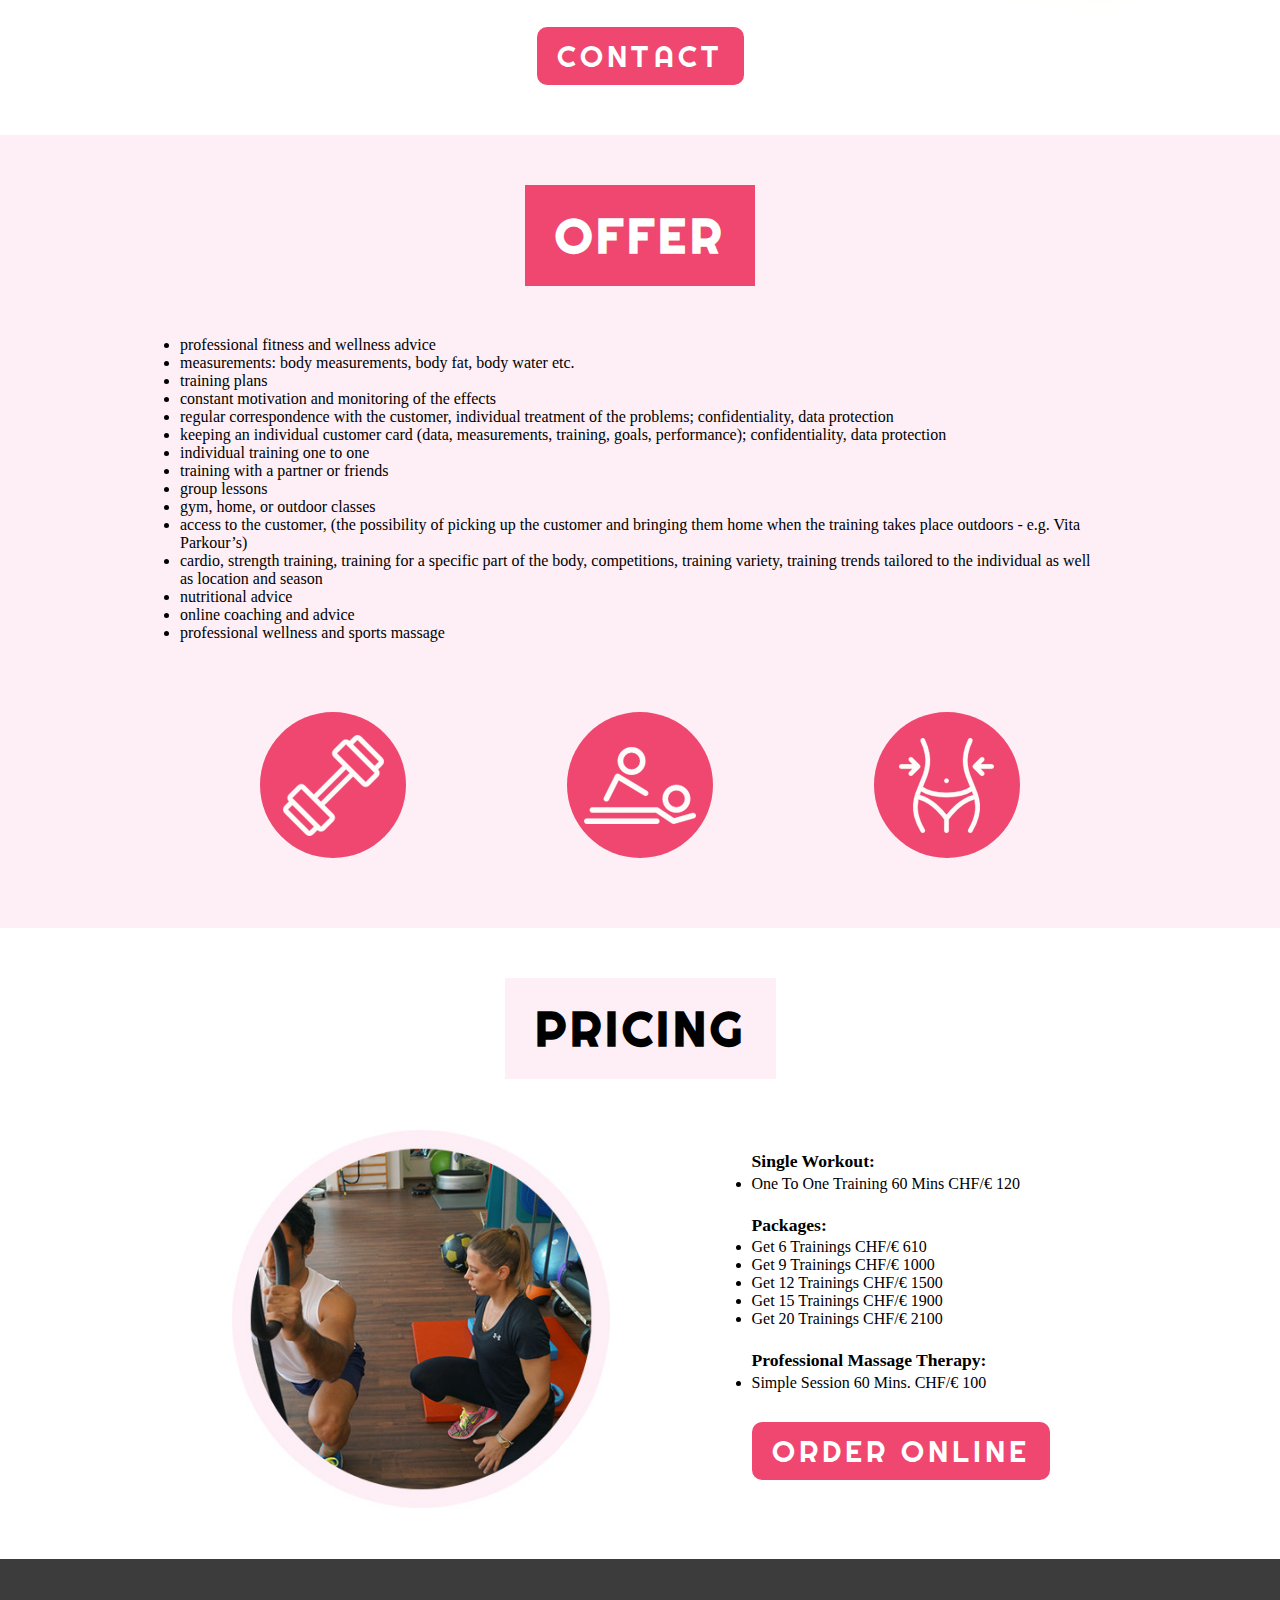
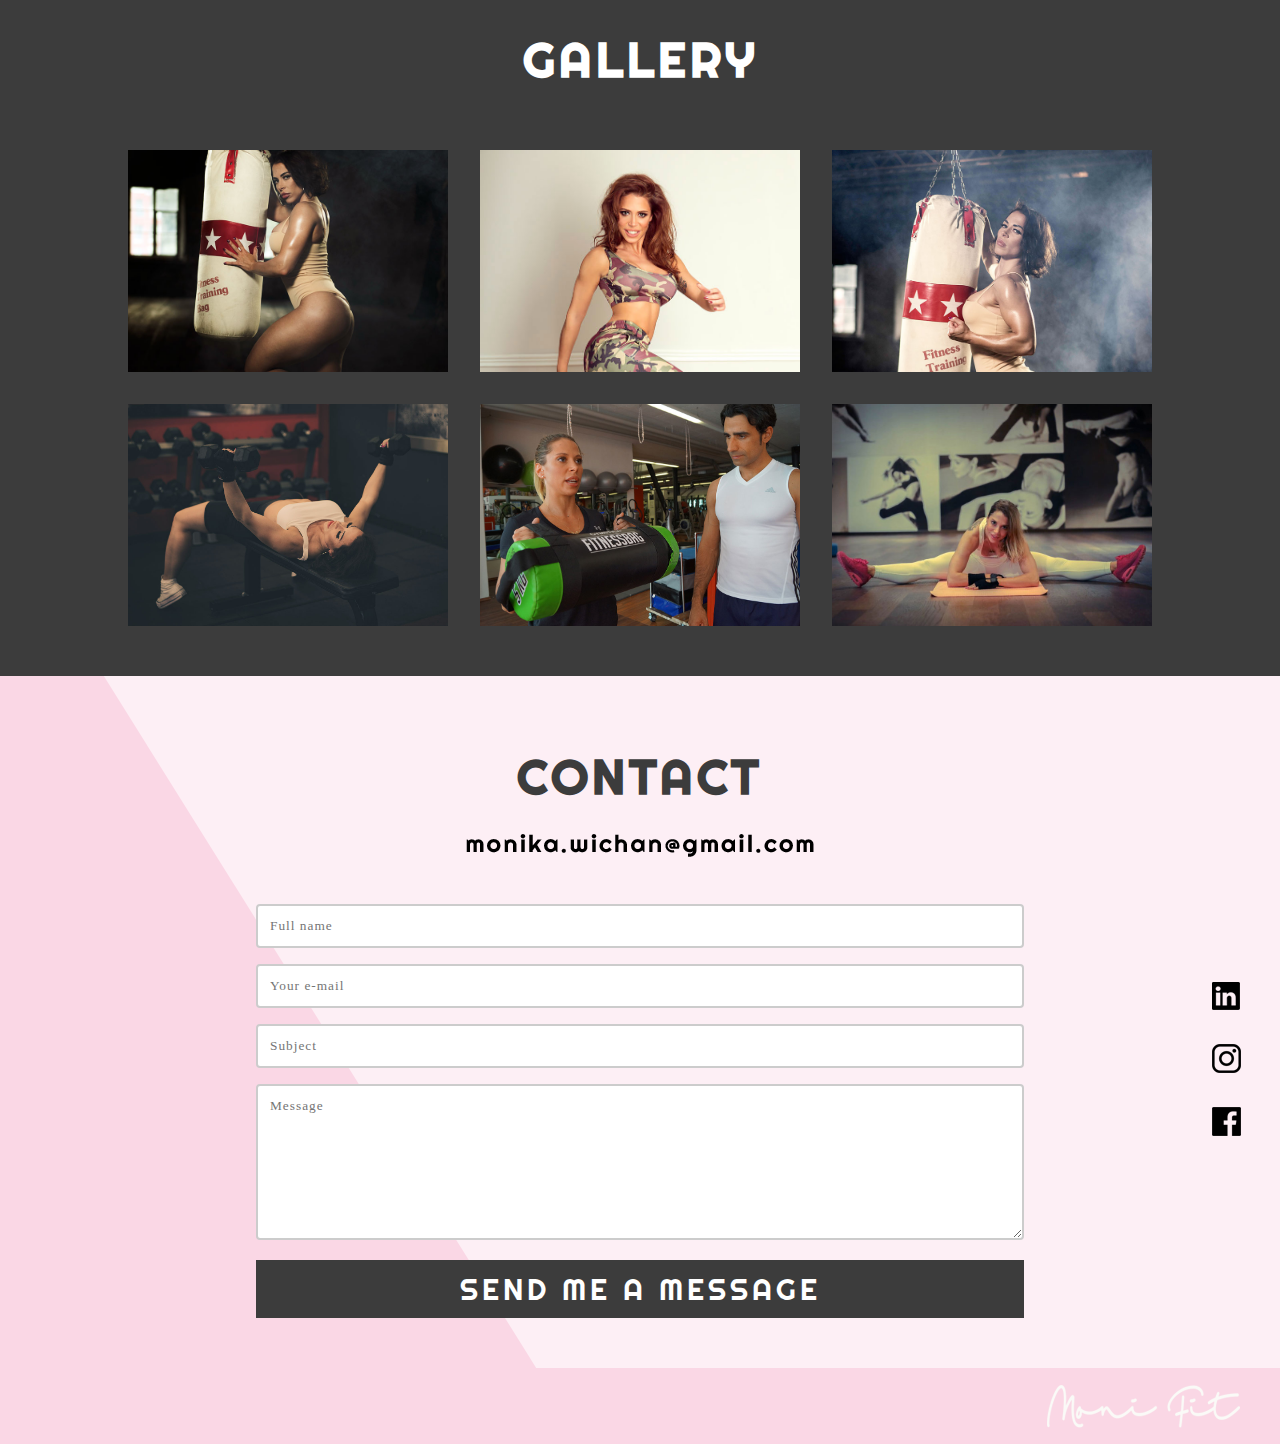
==== commit 10864f1c: "gallery" ====
--- a/index.html
+++ b/index.html
@@ -15,6 +15,20 @@
     <div class="wrapper">
     <nav>
         <img class="logo-nav" src="img/logo_white.png" alt="monifit_logo">
+        <div id="menuToggle">
+            <input type="checkbox" />
+            <span></span>
+            <span></span>
+            <span></span>
+            <ul id="menu">
+              <a href="#about"><li>About</li></a>
+              <a href="#offer"><li>Offer</li></a>
+              <a href="#pricing"><li>Pricing</li></a>
+              <a href="#trainings"><li>Trainings</li></a>
+              <a href="#gallery"><li>Gallery</li></a>
+              <a href="#contact"><li>Contact</li></a>
+            </ul>
+          </div>
         <ul>
             <li><a href="#about">ABOUT</a></li>
             <li><a href="#offer">OFFER</a></li>
--- a/css/styles.css
+++ b/css/styles.css
@@ -347,10 +347,135 @@
   align-items: center;
   padding: 0 40px; }
 
+#menuToggle {
+  display: none;
+  position: relative;
+  right: 20px;
+  z-index: 1;
+  -webkit-user-select: none;
+  user-select: none; }
+
+#menuToggle a {
+  text-decoration: none;
+  color: #232323;
+  transition: color 0.3s ease; }
+
+#menuToggle a:hover {
+  color: hotpink; }
+
+#menuToggle input {
+  display: block;
+  width: 40px;
+  height: 32px;
+  position: absolute;
+  top: -7px;
+  left: -5px;
+  cursor: pointer;
+  opacity: 0;
+  z-index: 2;
+  -webkit-touch-callout: none; }
+
+#menuToggle span {
+  display: block;
+  width: 33px;
+  height: 4px;
+  margin-bottom: 5px;
+  position: relative;
+  background: #cdcdcd;
+  border-radius: 3px;
+  z-index: 1;
+  transform-origin: 4px 0px;
+  transition: transform 0.5s cubic-bezier(0.77, 0.2, 0.05, 1), background 0.5s cubic-bezier(0.77, 0.2, 0.05, 1), opacity 0.55s ease; }
+
+#menuToggle span:first-child {
+  transform-origin: 0% 0%; }
+
+#menuToggle span:nth-last-child(2) {
+  transform-origin: 0% 100%; }
+
+#menuToggle input:checked ~ span {
+  opacity: 1;
+  transform: rotate(45deg) translate(-2px, -1px);
+  background: #232323; }
+
+#menuToggle input:checked ~ span:nth-last-child(3) {
+  opacity: 0;
+  transform: rotate(0deg) scale(0.2, 0.2); }
+
+#menuToggle input:checked ~ span:nth-last-child(2) {
+  transform: rotate(-45deg) translate(0, -1px); }
+
+#menu {
+  position: absolute;
+  width: 468px;
+  margin: -100px 0 0 -50px;
+  padding: 50px;
+  padding-top: 125px;
+  left: -346px;
+  background: #fad7e5;
+  list-style-type: none;
+  -webkit-font-smoothing: antialiased;
+  transform-origin: 0% 0%;
+  transform: translate(-253%, 0);
+  transition: transform 0.5s cubic-bezier(0.77, 0.2, 0.05, 1); }
+
+#menu li {
+  padding: 10px 0;
+  font-size: 22px; }
+
+#menuToggle input:checked ~ ul {
+  transform: none; }
+
 @media only screen and (max-width: 468px) {
+  nav #menuToggle {
+    display: block; }
+    nav #menuToggle ul {
+      display: flex;
+      flex-direction: column; }
   nav ul {
-    visibility: hidden; } }
+    display: none; }
+  .main {
+    flex-direction: column;
+    height: 1315px; }
+    .main div:nth-child(2) {
+      margin: 0;
+      padding: 20px 0; }
+    .main img {
+      width: 80%; }
+  .about .about-cont-inside {
+    flex-direction: column; }
+    .about .about-cont-inside div {
+      padding: 0; }
+      .about .about-cont-inside div img {
+        width: 100%; }
+    .about .about-cont-inside p {
+      padding: 73px;
+      font-size: 1rem; }
+  .about h2 {
+    font-size: 2rem; }
+  .offer div {
+    padding: 0; }
+  .offer .icons {
+    flex-direction: column;
+    align-items: center; }
+    .offer .icons div {
+      margin-bottom: 20px; }
+  .pricing-cont {
+    flex-direction: column; }
+    .pricing-cont .button {
+      font-size: 1.5rem; }
+    .pricing-cont div:nth-child(1) {
+      display: none; }
+  .gallery .gallery-grid {
+    grid-template-columns: repeat(1, 1fr); }
+  .contact img {
+    width: 80%; } }
 
 @media only screen and (max-width: 1116px) {
+  nav #menuToggle {
+    display: block; }
+    nav #menuToggle ul {
+      display: flex;
+      flex-direction: column; }
   nav ul {
-    visibility: hidden; } }
+    display: none; } }
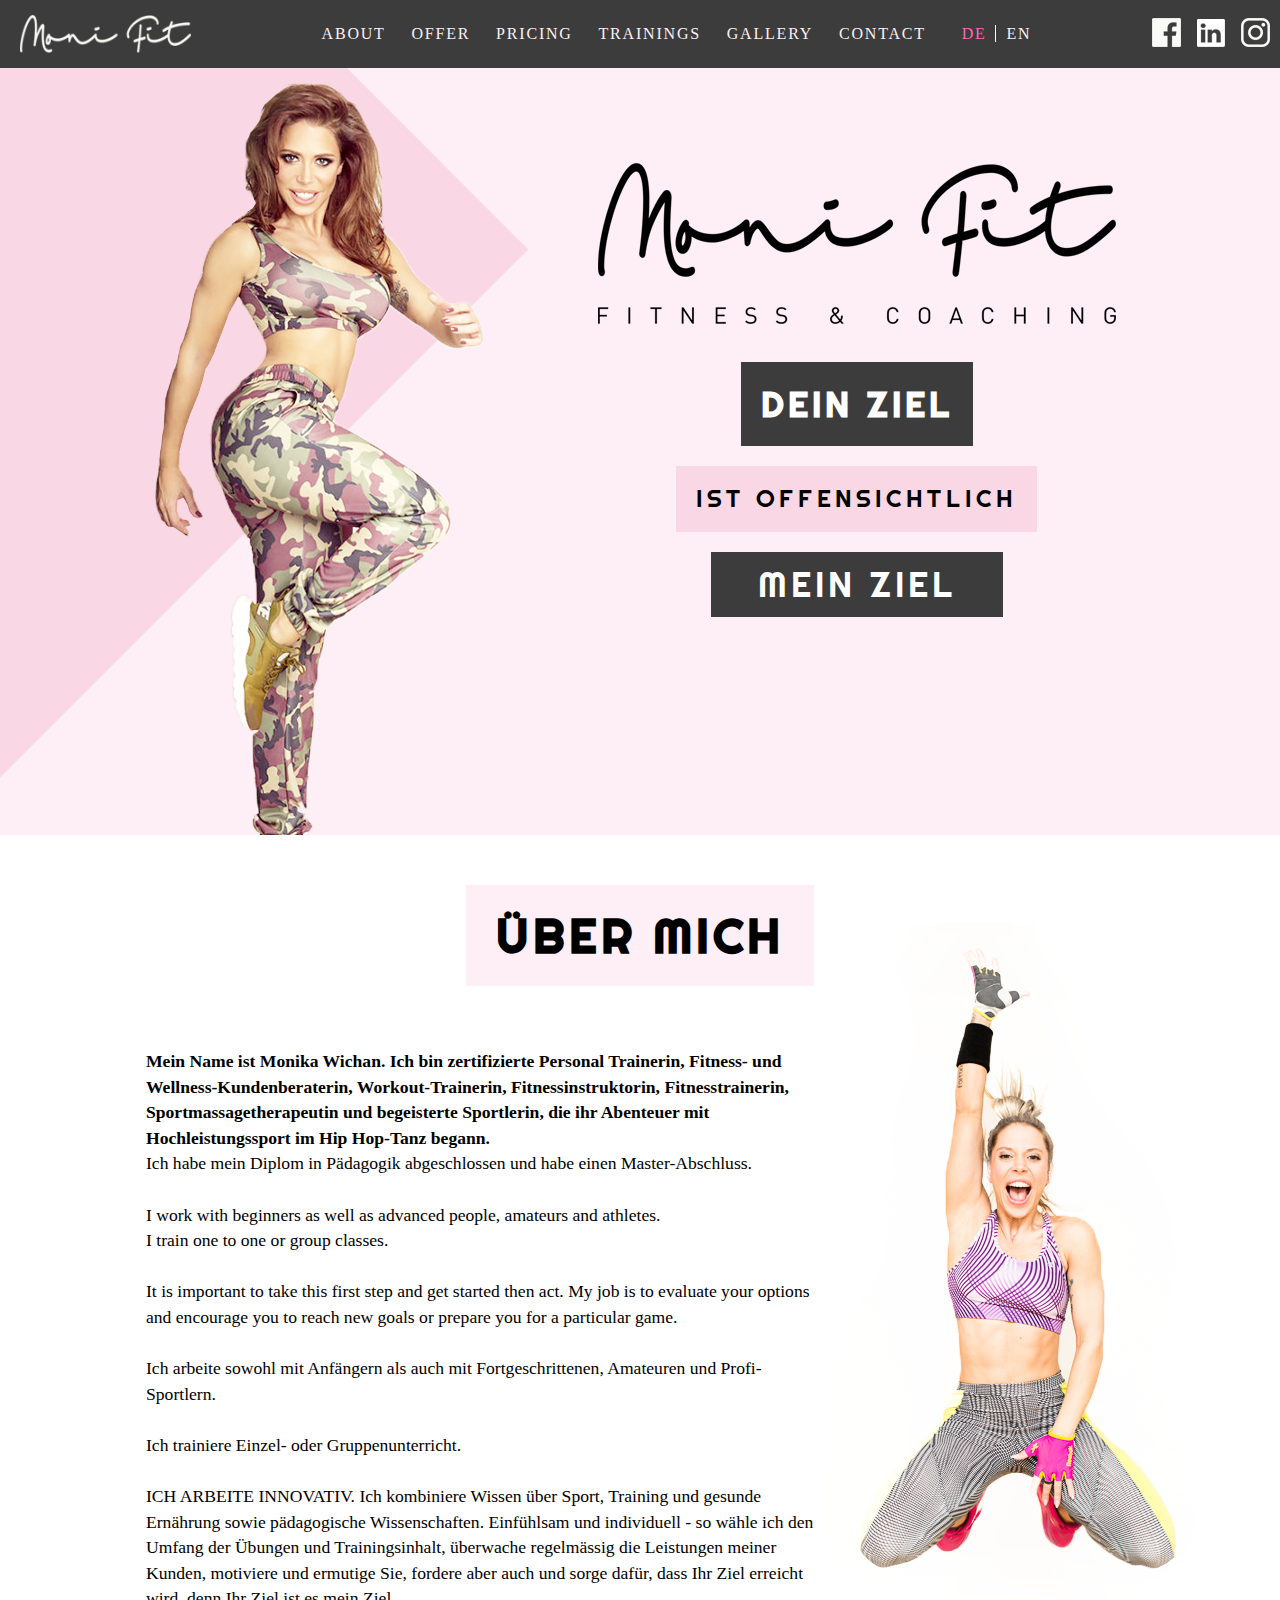
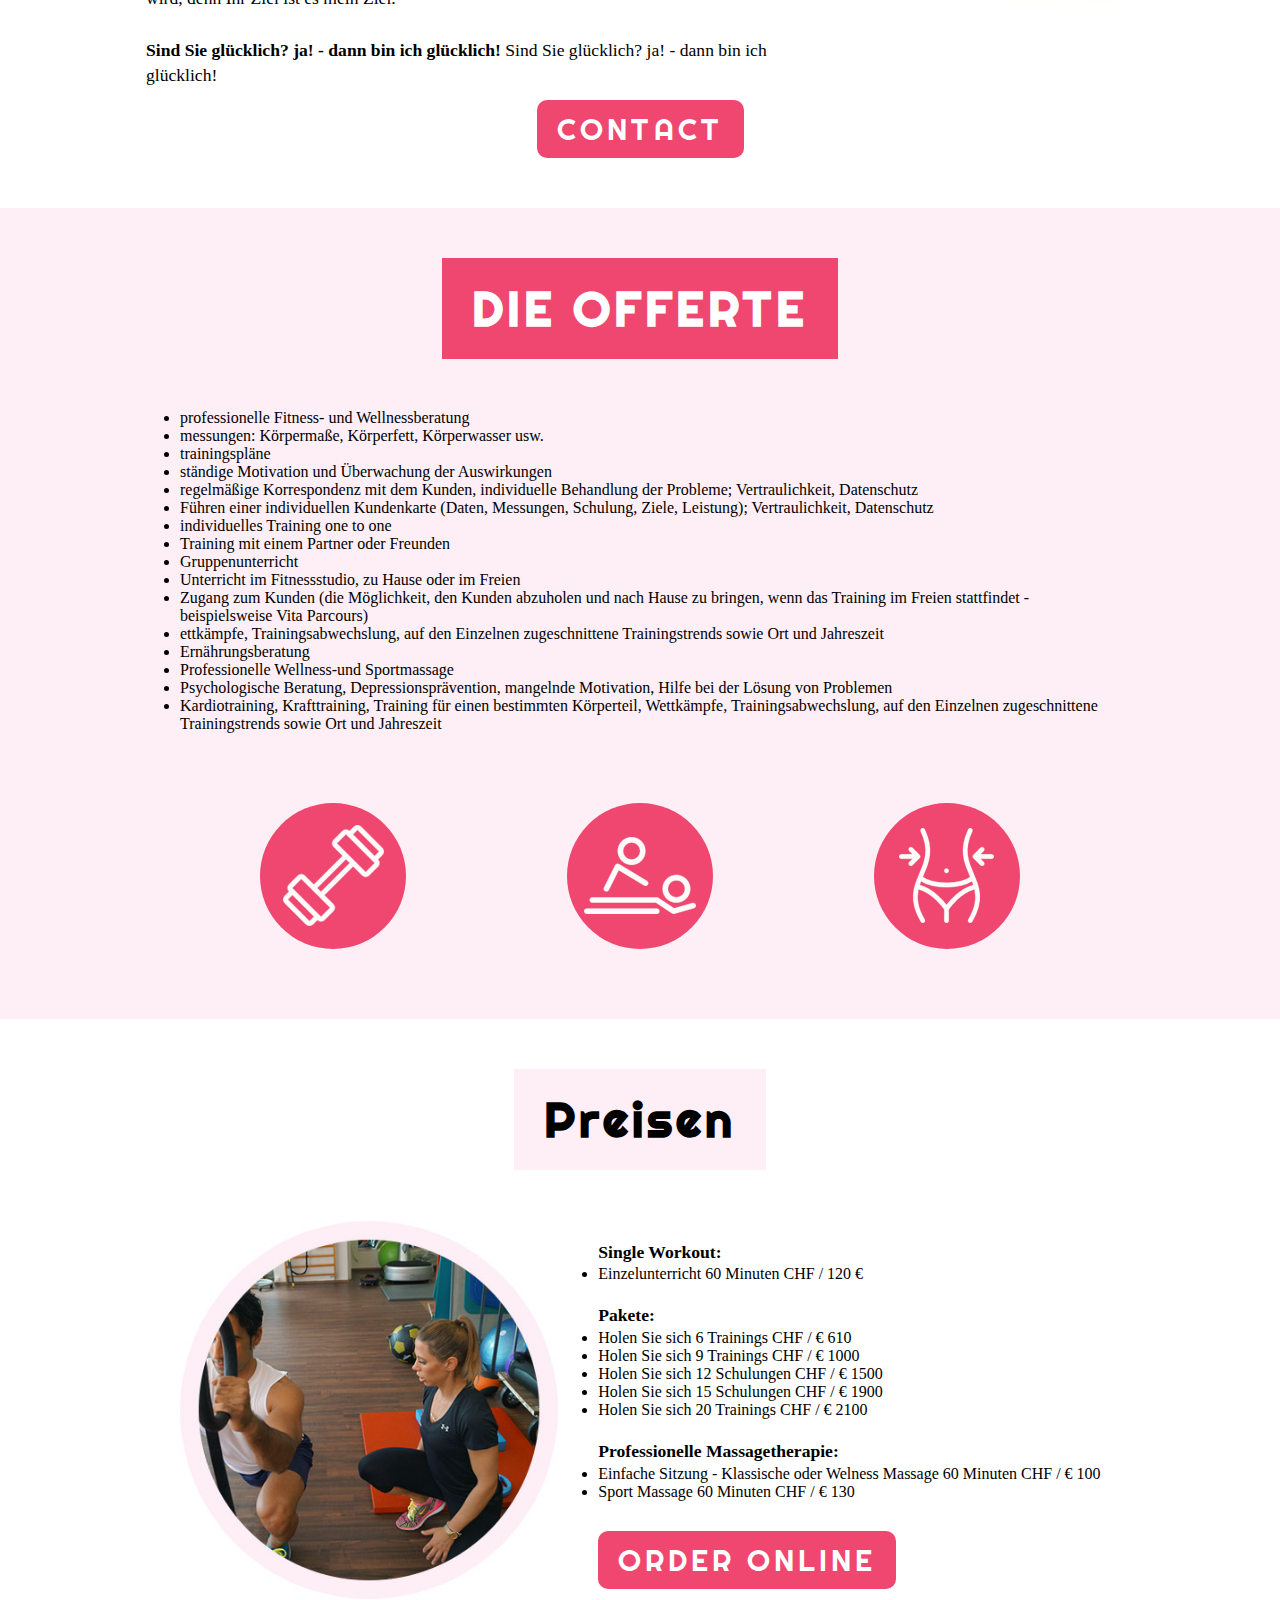
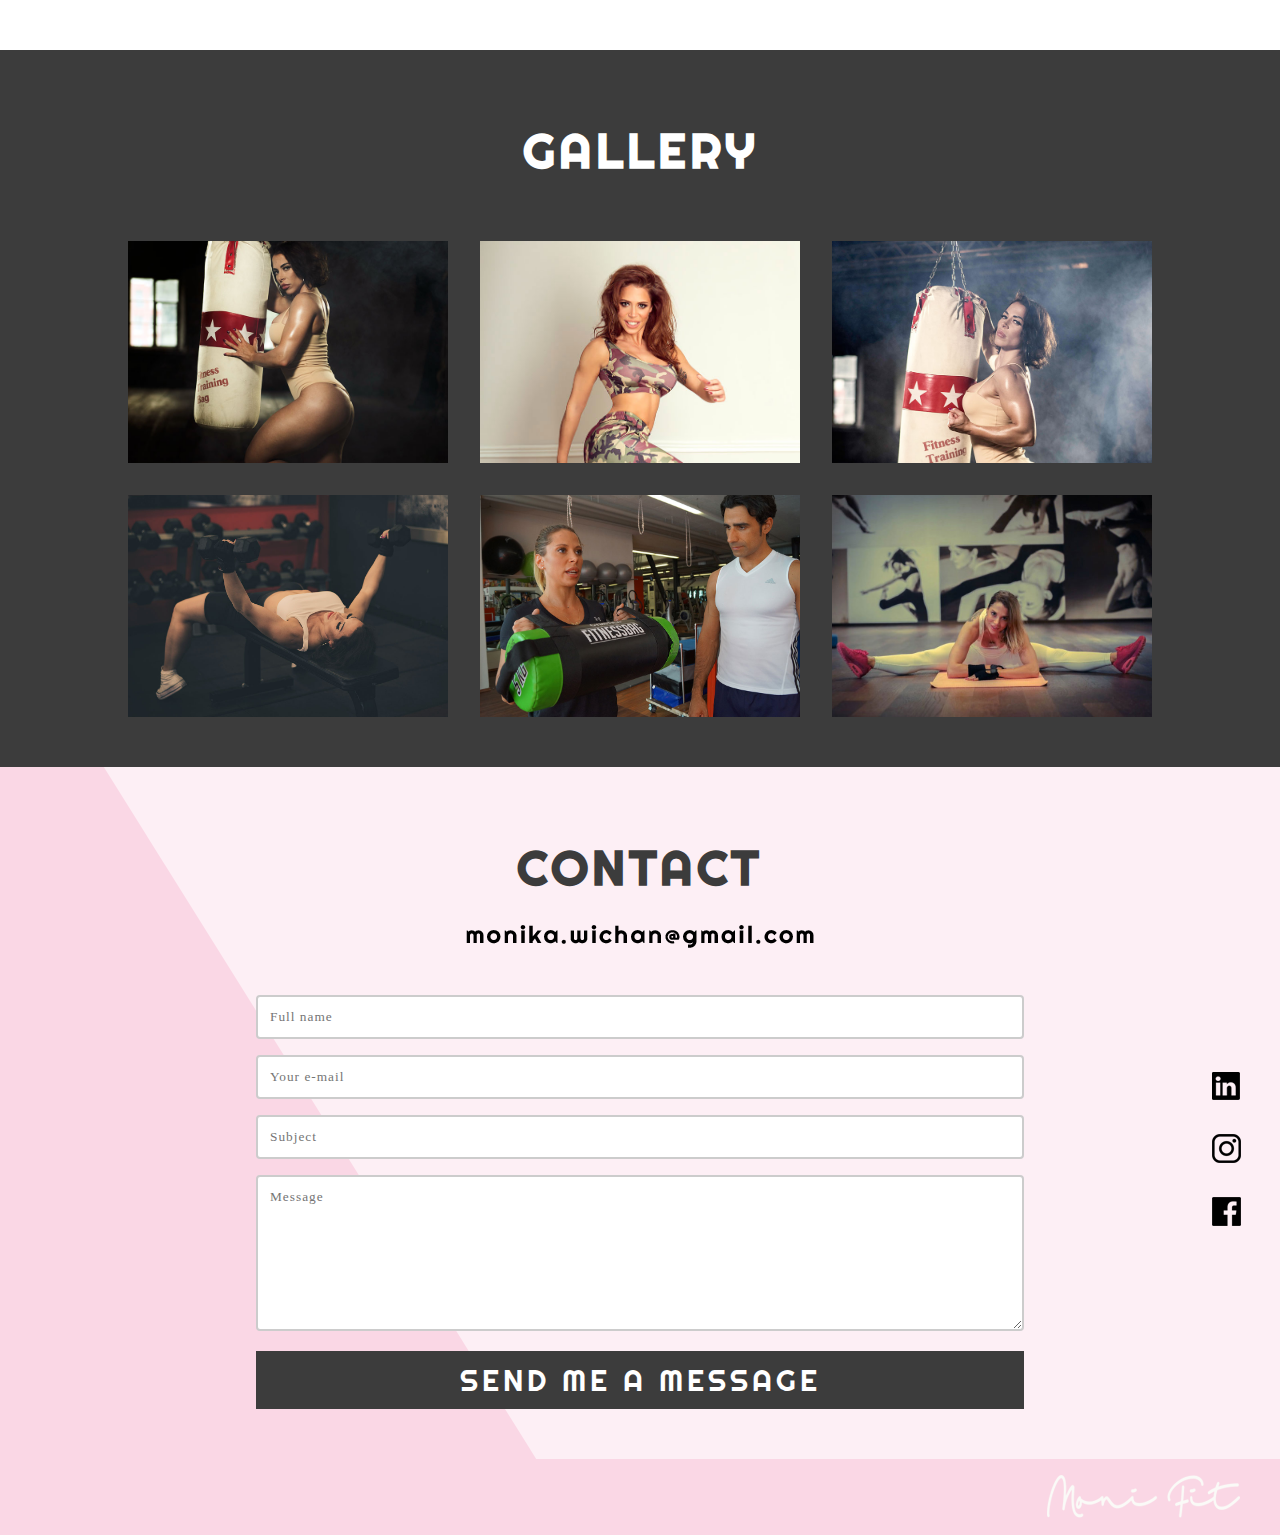
==== commit 41c918f6: "responsive" ====
--- a/index.html
+++ b/index.html
@@ -36,8 +36,8 @@
             <li><a href="#trainings">TRAININGS</a></li>
             <li><a href="#gallery">GALLERY</a></li>
             <li><a href="#contact">CONTACT</a></li>
-            <li><a class="de" href="">DE</a></li>
-            <li><a class="en" href="">EN</a></li>
+            <li><a class="de" href="index.html">DE</a></li>
+            <li><a class="en" href="index_en.html">EN</a></li>
         </ul>
         <ul>
             <li><a href="https://www.facebook.com/moniwic"><img src="img/nav_fb_icon.png" alt="facebook"
@@ -52,9 +52,9 @@
         <div class="moni1"> <img src="img/monia1.png" alt="fitness"></div>
 
         <div><img src="img/logo_black.png" alt="Moni-fitness">
-            <h1>YOUR GOAL</h1>
-            <P>is obviously</P>
-            <p>MY GOAL</p>
+            <h1>DEIN ZIEL</h1>
+            <P>IST OFFENSICHTLICH</P>
+            <p>MEIN ZIEL</p>
 
         </div>
         <div class="rectangle"></div>
@@ -63,14 +63,12 @@
     <section id="about" class="about">
         <!-- <div class="rectangle-left"></div> -->
         <div class="about-cont">
-            <h2>ABOUT MONI FIT</h2>
+            <h2>ÜBER MICH</h2>
             <div class="about-cont-inside">
-                <p><strong>My name is Monika Wichan. I am a qualified personal trainer, fitness and wellness customer
-                        advisor, workout trainer,
-                        fitness instructor, fitness trainer, sport massage therapist and also an avid sportsman who
-                        began
-                        his adventure with sport with high-performance hip hop dance.</strong><br>
-                    I completed my diploma in pedagogy and I have a master's degree.
+                <p><strong>Mein Name ist Monika Wichan.
+                    Ich bin zertifizierte Personal Trainerin, Fitness- und Wellness-Kundenberaterin, Workout-Trainerin, Fitnessinstruktorin, Fitnesstrainerin, Sportmassagetherapeutin und begeisterte Sportlerin, die ihr Abenteuer mit Hochleistungssport im Hip Hop-Tanz begann.
+                </strong><br>
+                Ich habe mein Diplom in Pädagogik abgeschlossen und habe einen Master-Abschluss.
                     <br><br>
                     I work with beginners as well as advanced people, amateurs and athletes. <br>
                     I train one to one or group classes.<br><br>
@@ -79,15 +77,9 @@
                     and
                     encourage you to reach new goals or prepare you for a particular game.<br><br>
 
-                    <strong> I OPERATE INNOVATIVE. </strong>
-                    Combine knowledge about sport, training and healthy nutrition as well as pedagogical sciences.
-                    Empathically and individually - this is how I choose the scope of exercises and training content,
-                    monitoring
-                    the achievements of my clients on a regular basis, motivates and encourages me, but I also demand
-                    and
-                    care that your goal is achieved, because your goal is my goal.
-                    <br><br>
-                    <strong> Happy you - happy me!</strong>
+                    Ich arbeite sowohl mit Anfängern als auch mit Fortgeschrittenen, Amateuren und Profi-Sportlern.<br><br>
+                    Ich trainiere Einzel- oder Gruppenunterricht. <br><br> <strong></strong>
+ICH ARBEITE INNOVATIV.</strong> Ich kombiniere Wissen über Sport, Training und gesunde Ernährung sowie pädagogische Wissenschaften. Einfühlsam und individuell - so wähle ich den Umfang der Übungen und Trainingsinhalt, überwache regelmässig die Leistungen meiner Kunden, motiviere und ermutige Sie, fordere aber auch und sorge dafür, dass Ihr Ziel erreicht wird, denn Ihr Ziel ist es mein Ziel.<br><br><strong>Sind Sie glücklich? ja! -  dann bin ich glücklich!</strong> Sind Sie glücklich? ja! -  dann bin ich glücklich!
                 </p>
                 <div> <img src="img/monia2.png" alt="fitness_trainer"></div>
 
@@ -97,28 +89,25 @@
 
     </section>
     <section id="offer" class="offer">
-        <h2>OFFER</h2>
+        <h2>DIE OFFERTE</h2>
         <div>
             <ul>
-                <li>professional fitness and wellness advice</li>
-                <li>measurements: body measurements, body fat, body water etc.</li>
-                <li> training plans</li>
-                <li> constant motivation and monitoring of the effects</li>
-                <li>regular correspondence with the customer, individual treatment of the problems; confidentiality,
-                    data protection</li>
-                <li> keeping an individual customer card (data, measurements, training, goals, performance);
-                    confidentiality, data protection</li>
-                <li>individual training one to one</li>
-                <li>training with a partner or friends</li>
-                <li>group lessons</li>
-                <li>gym, home, or outdoor classes</li>
-                <li>access to the customer, (the possibility of picking up the customer and bringing them home
-                    when the training takes place outdoors - e.g. Vita Parkour’s)</li>
-                <li>cardio, strength training, training for a specific part of the body, competitions, training variety,
-                    training trends tailored to the individual as well as location and season</li>
-                <li> nutritional advice</li>
-                <li>online coaching and advice</li>
-                <li>professional wellness and sports massage</li>
+                <li>professionelle Fitness- und Wellnessberatung</li>
+                <li>messungen: Körpermaße, Körperfett, Körperwasser usw.</li>
+                <li>trainingspläne</li>
+                <li>ständige Motivation und Überwachung der Auswirkungen</li>
+                <li>regelmäßige Korrespondenz mit dem Kunden, individuelle Behandlung der Probleme; Vertraulichkeit, Datenschutz</li>
+                <li> Führen einer individuellen Kundenkarte (Daten, Messungen, Schulung, Ziele, Leistung); Vertraulichkeit, Datenschutz</li>
+                <li>individuelles Training one to one</li>
+                <li>Training mit einem Partner oder Freunden</li>
+                <li>Gruppenunterricht</li>
+                <li>Unterricht im Fitnessstudio, zu Hause oder im Freien</li>
+                <li>Zugang zum Kunden (die Möglichkeit, den Kunden abzuholen und nach Hause zu bringen, wenn das Training im Freien stattfindet - beispielsweise Vita Parcours)</li>
+                <li>ettkämpfe, Trainingsabwechslung, auf den Einzelnen zugeschnittene Trainingstrends sowie Ort und Jahreszeit</li>
+                <li>Ernährungsberatung</li>
+                <li>Professionelle Wellness-und Sportmassage</li>
+                <li>Psychologische Beratung, Depressionsprävention, mangelnde Motivation, Hilfe bei der Lösung von Problemen</li>
+                <li>Kardiotraining, Krafttraining, Training für einen bestimmten Körperteil, Wettkämpfe, Trainingsabwechslung, auf den Einzelnen zugeschnittene Trainingstrends sowie Ort und Jahreszeit</li>
             </ul>
         </div>
         <div class="icons">
@@ -128,25 +117,26 @@
         </div>
     </section>
     <section id="pricing" class="pricing">
-        <h2>PRICING</h2>
+        <h2>Preisen</h2>
         <div class="pricing-cont">
             <div></div>
             <div>
                 <p><strong>Single Workout:</strong></p>
                 <ul>
-                    <li>One To One Training 60 Mins CHF/€ 120</li>
+                    <li>Einzelunterricht 60 Minuten CHF / 120 €</li>
                 </ul>
-                <p><strong>Packages:</strong></p>
+                <p><strong>Pakete:</strong></p>
                 <ul>
-                    <li>Get 6 Trainings CHF/€ 610</li>
-                    <li>Get 9 Trainings CHF/€ 1000</li>
-                    <li>Get 12 Trainings CHF/€ 1500</li>
-                    <li>Get 15 Trainings CHF/€ 1900</li>
-                    <li>Get 20 Trainings CHF/€ 2100</li>
+                    <li>Holen Sie sich 6 Trainings CHF / € 610</li>
+                    <li>Holen Sie sich 9 Trainings CHF / € 1000</li>
+                    <li>Holen Sie sich 12 Schulungen CHF / € 1500</li>
+                    <li>Holen Sie sich 15 Schulungen CHF / € 1900</li>
+                    <li>Holen Sie sich 20 Trainings CHF / € 2100</li>
                 </ul>
-                <p><strong>Professional Massage Therapy: </strong></p>
+                <p><strong>Professionelle Massagetherapie:</strong></p>
                 <ul>
-                    <li>Simple Session 60 Mins. CHF/€ 100</li>
+                    <li>Einfache Sitzung -  Klassische oder Welness Massage 60 Minuten CHF / € 100 </li>
+                    <li>Sport Massage 60 Minuten CHF / € 130</li>
                 </ul>
                 <div><a href="#contact" class="button">ORDER ONLINE</a></div>
             </div>
--- a/css/styles.css
+++ b/css/styles.css
@@ -46,7 +46,7 @@
   letter-spacing: 1.8px;
   z-index: 66; }
   nav .logo-nav {
-    height: 43px;
+    height: 38px;
     margin-left: 20px; }
   nav ul li {
     display: inline-block; }
@@ -54,7 +54,8 @@
       color: #fdeff5;
       text-decoration: none; }
       nav ul li a:hover {
-        color: hotpink; }
+        color: hotpink;
+        transition: ease 1s; }
     nav ul li .de {
       margin-left: 10px;
       color: hotpink; }
@@ -350,7 +351,7 @@
 #menuToggle {
   display: none;
   position: relative;
-  right: 20px;
+  left: 20px;
   z-index: 1;
   -webkit-user-select: none;
   user-select: none; }
@@ -411,7 +412,6 @@
   margin: -100px 0 0 -50px;
   padding: 50px;
   padding-top: 125px;
-  left: -346px;
   background: #fad7e5;
   list-style-type: none;
   -webkit-font-smoothing: antialiased;
@@ -427,13 +427,16 @@
   transform: none; }
 
 @media only screen and (max-width: 468px) {
-  nav #menuToggle {
-    display: block; }
-    nav #menuToggle ul {
-      display: flex;
-      flex-direction: column; }
-  nav ul {
-    display: none; }
+  nav {
+    display: flex;
+    flex-direction: row-reverse; }
+    nav #menuToggle {
+      display: block; }
+      nav #menuToggle ul {
+        display: flex;
+        flex-direction: column; }
+    nav ul {
+      display: none; }
   .main {
     flex-direction: column;
     height: 1315px; }
@@ -472,10 +475,27 @@
     width: 80%; } }
 
 @media only screen and (max-width: 1116px) {
-  nav #menuToggle {
-    display: block; }
-    nav #menuToggle ul {
-      display: flex;
-      flex-direction: column; }
-  nav ul {
+  nav {
+    display: flex;
+    flex-direction: row-reverse; }
+    nav .logo-nav {
+      margin-right: 20px; }
+    nav #menuToggle {
+      display: block; }
+      nav #menuToggle ul {
+        display: flex;
+        flex-direction: column; }
+    nav ul {
+      display: none; } }
+
+@media only screen and (max-width: 768px) {
+  .main div img {
+    width: 80%; }
+  .main div h1 {
+    display: none; }
+  .main div p {
+    display: none; }
+  .about img {
+    display: none; }
+  .pricing div:nth-child(1) {
     display: none; } }
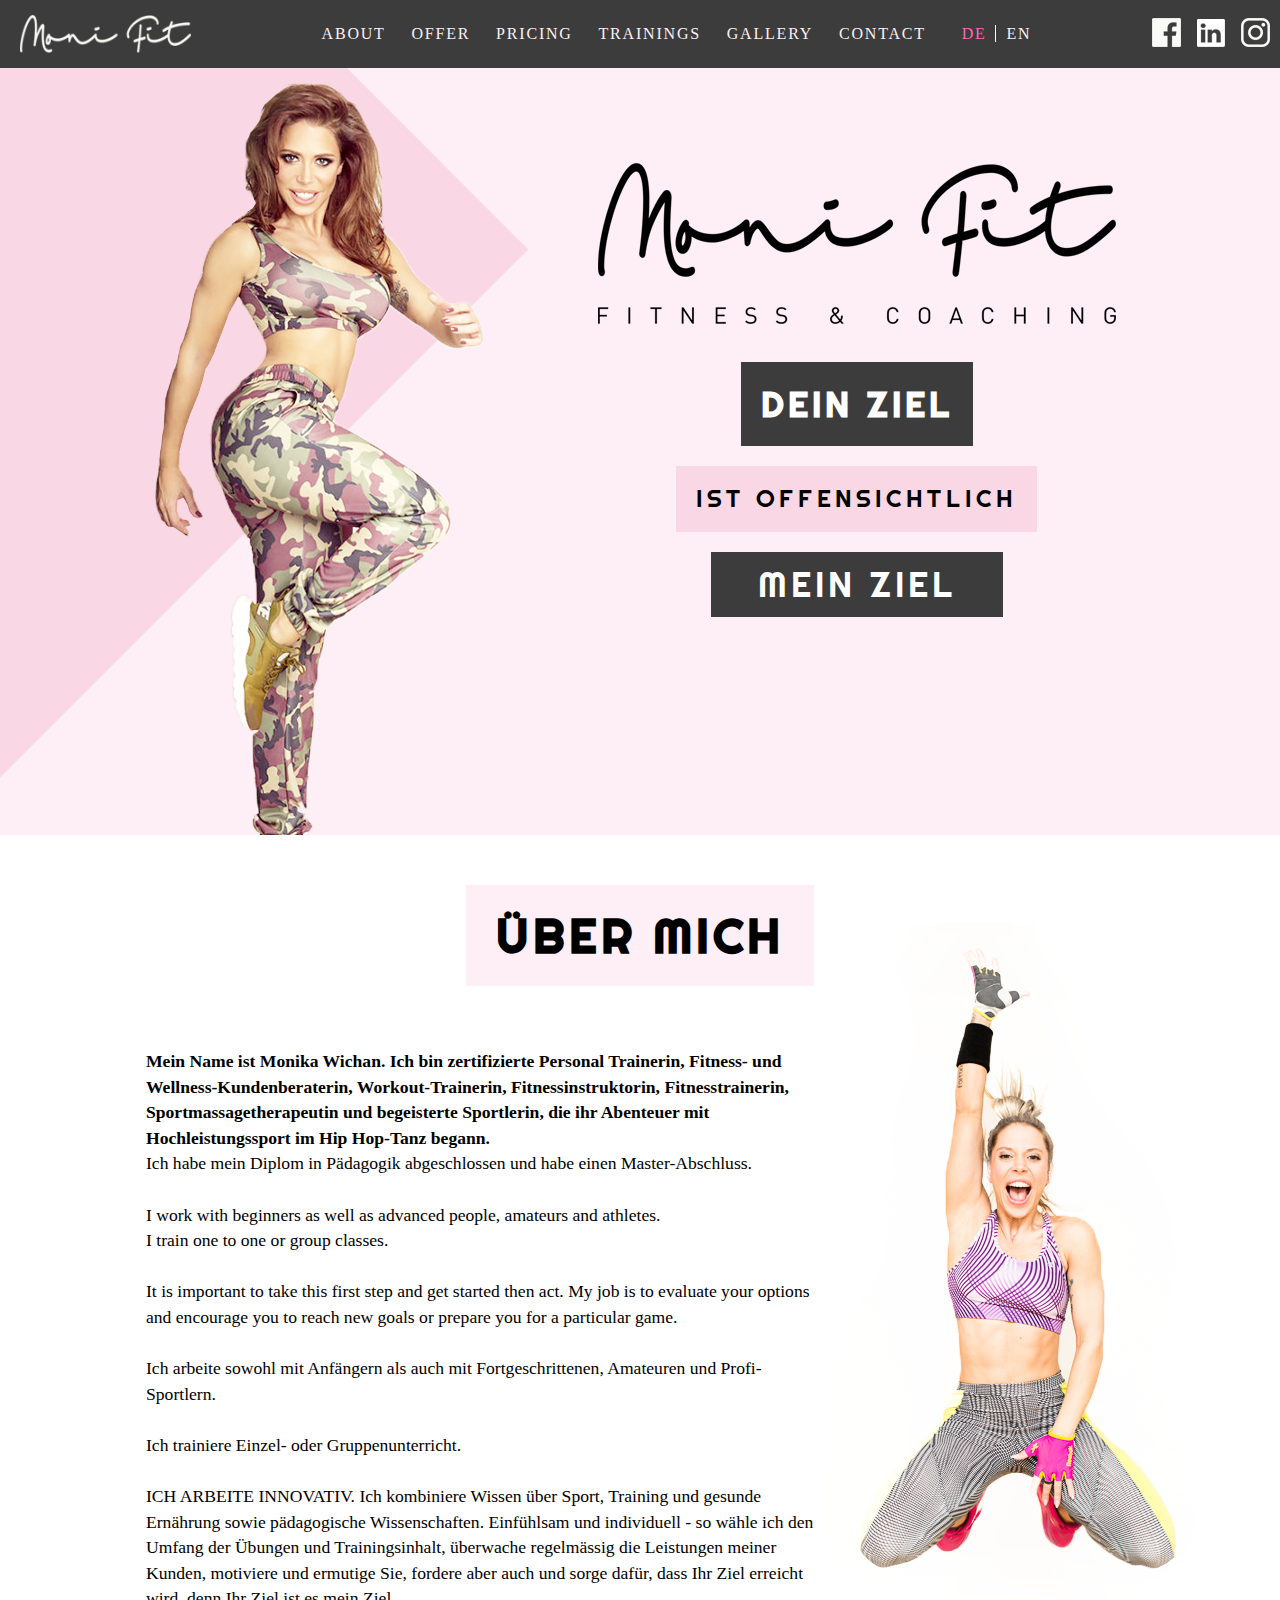
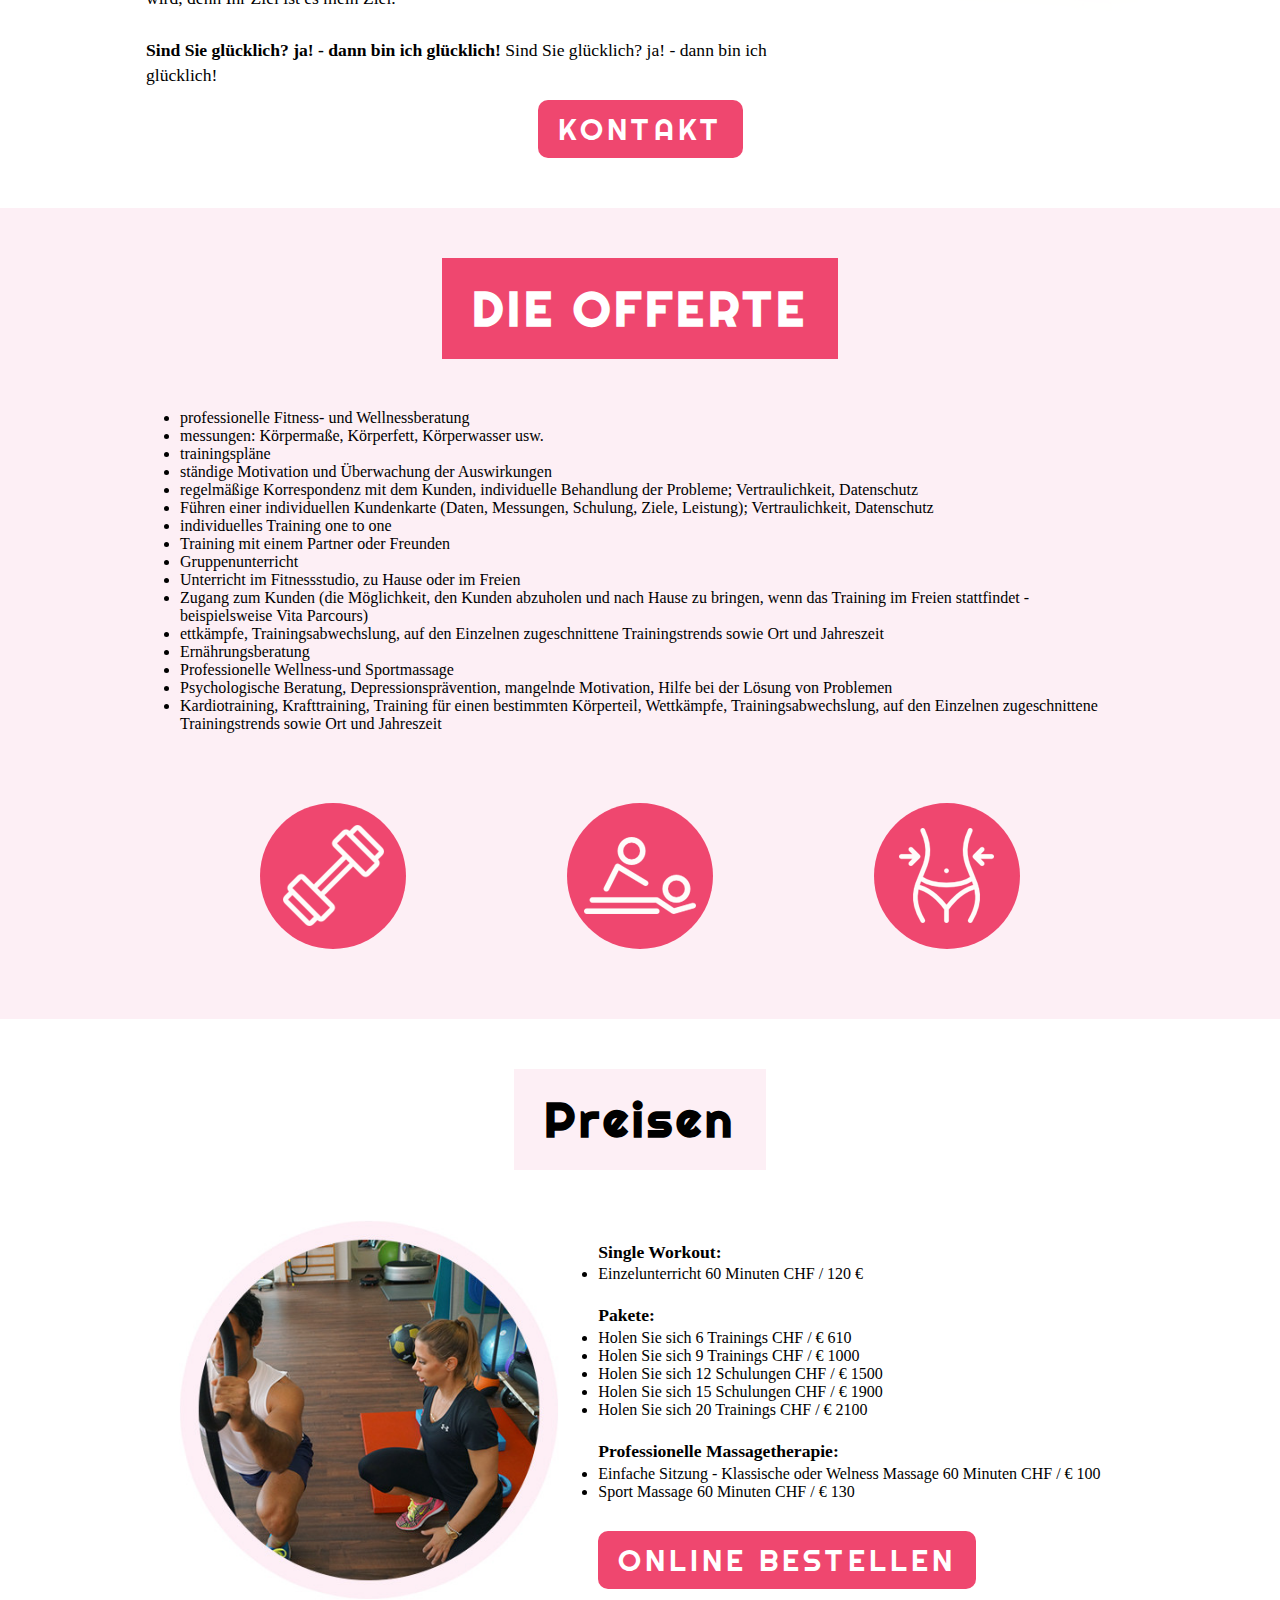
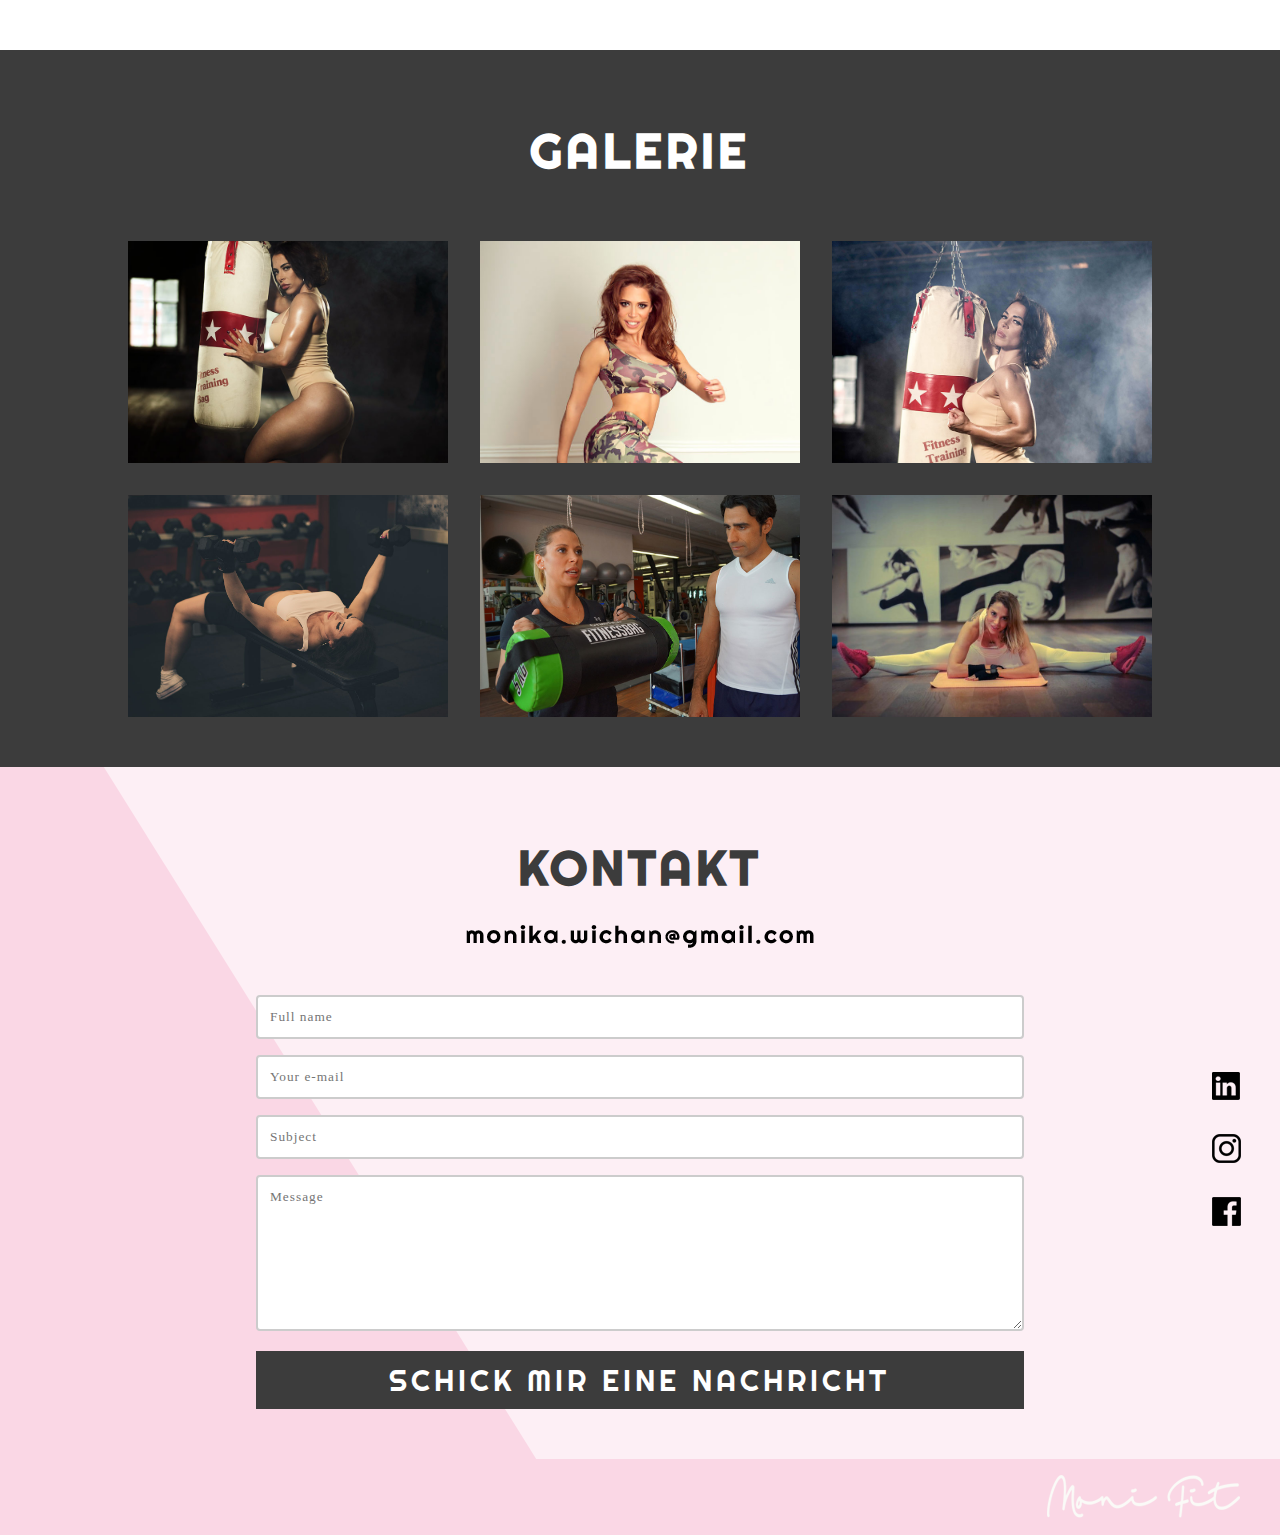
==== commit 24992d26: "responsive" ====
--- a/index.html
+++ b/index.html
@@ -84,7 +84,7 @@
                 <div> <img src="img/monia2.png" alt="fitness_trainer"></div>
 
             </div>
-            <a class="button" href="#contact">CONTACT</a>
+            <a class="button" href="#contact">KONTAKT</a>
         </div>
 
     </section>
@@ -138,12 +138,13 @@
                     <li>Einfache Sitzung -  Klassische oder Welness Massage 60 Minuten CHF / € 100 </li>
                     <li>Sport Massage 60 Minuten CHF / € 130</li>
                 </ul>
-                <div><a href="#contact" class="button">ORDER ONLINE</a></div>
+                <div><a href="#contact" class="button">ONLINE BESTELLEN</a></div>
             </div>
         </div>
     </section>
     <section id="gallery" class="gallery">
-        <h2>GALLERY</h2>
+        <h2>
+            GALERIE</h2>
         <div class="gallery-grid">
             <div class="thumb-1"></div>
             <div class="thumb-2"></div>
@@ -154,7 +155,7 @@
         </div>
     </section>
     <section id="contact" class="contact">
-        <h2>CONTACT</h2>
+        <h2>KONTAKT</h2>
         <img src="img/mail.png" alt="email">
         <div class="contact-form">      
         <form action="contactform.php" method="post">
@@ -162,7 +163,8 @@
               <input type="text" name="mail" value="" placeholder="Your e-mail">
                 <input type="text" name="subject" value="" placeholder="Subject">
                 <textarea name="message" rows="8" cols="80" placeholder="Message"></textarea>
-                <button type="submit" name="submit">SEND ME A MESSAGE</button>
+                <button type="submit" name="submit">
+                    SCHICK MIR EINE NACHRICHT</button>
           </form>
           <div class="social-media">
             <a href=""><img src="img/black_linked.png" alt=""></a><a href=""><img
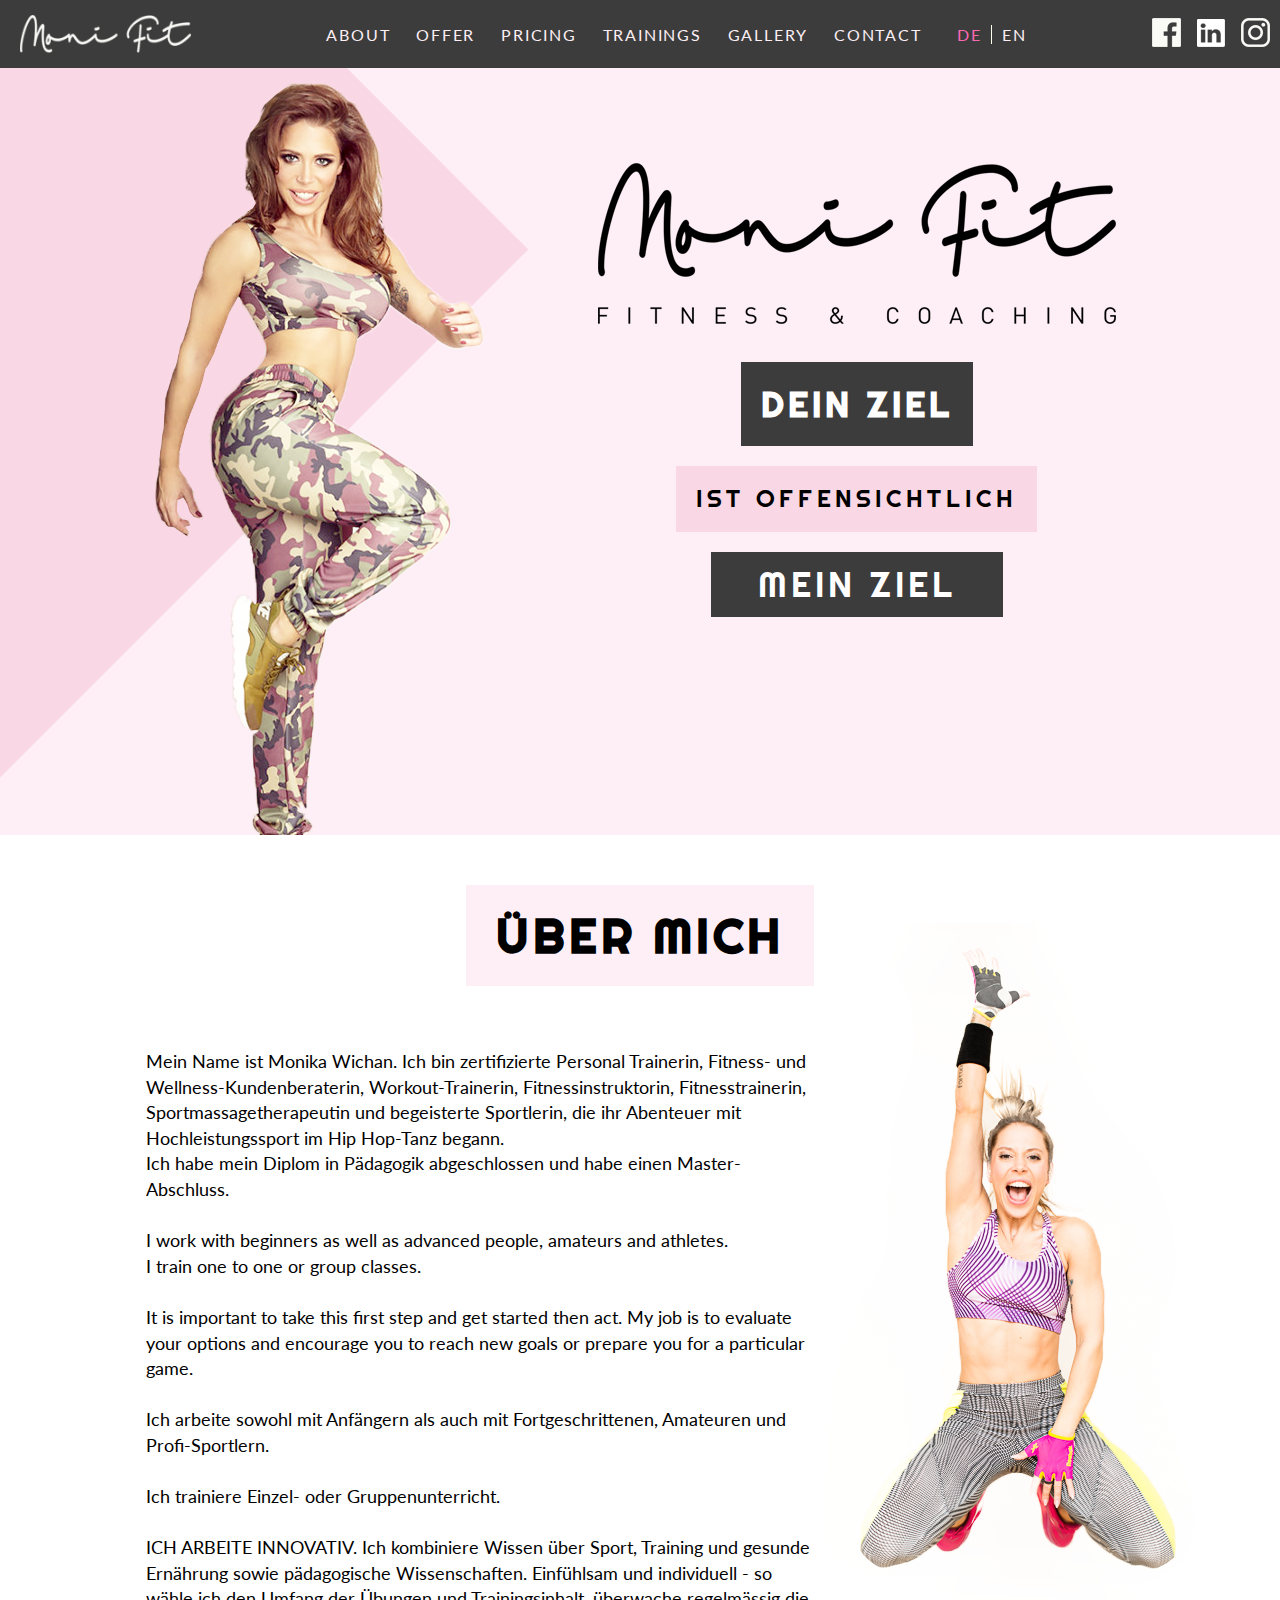
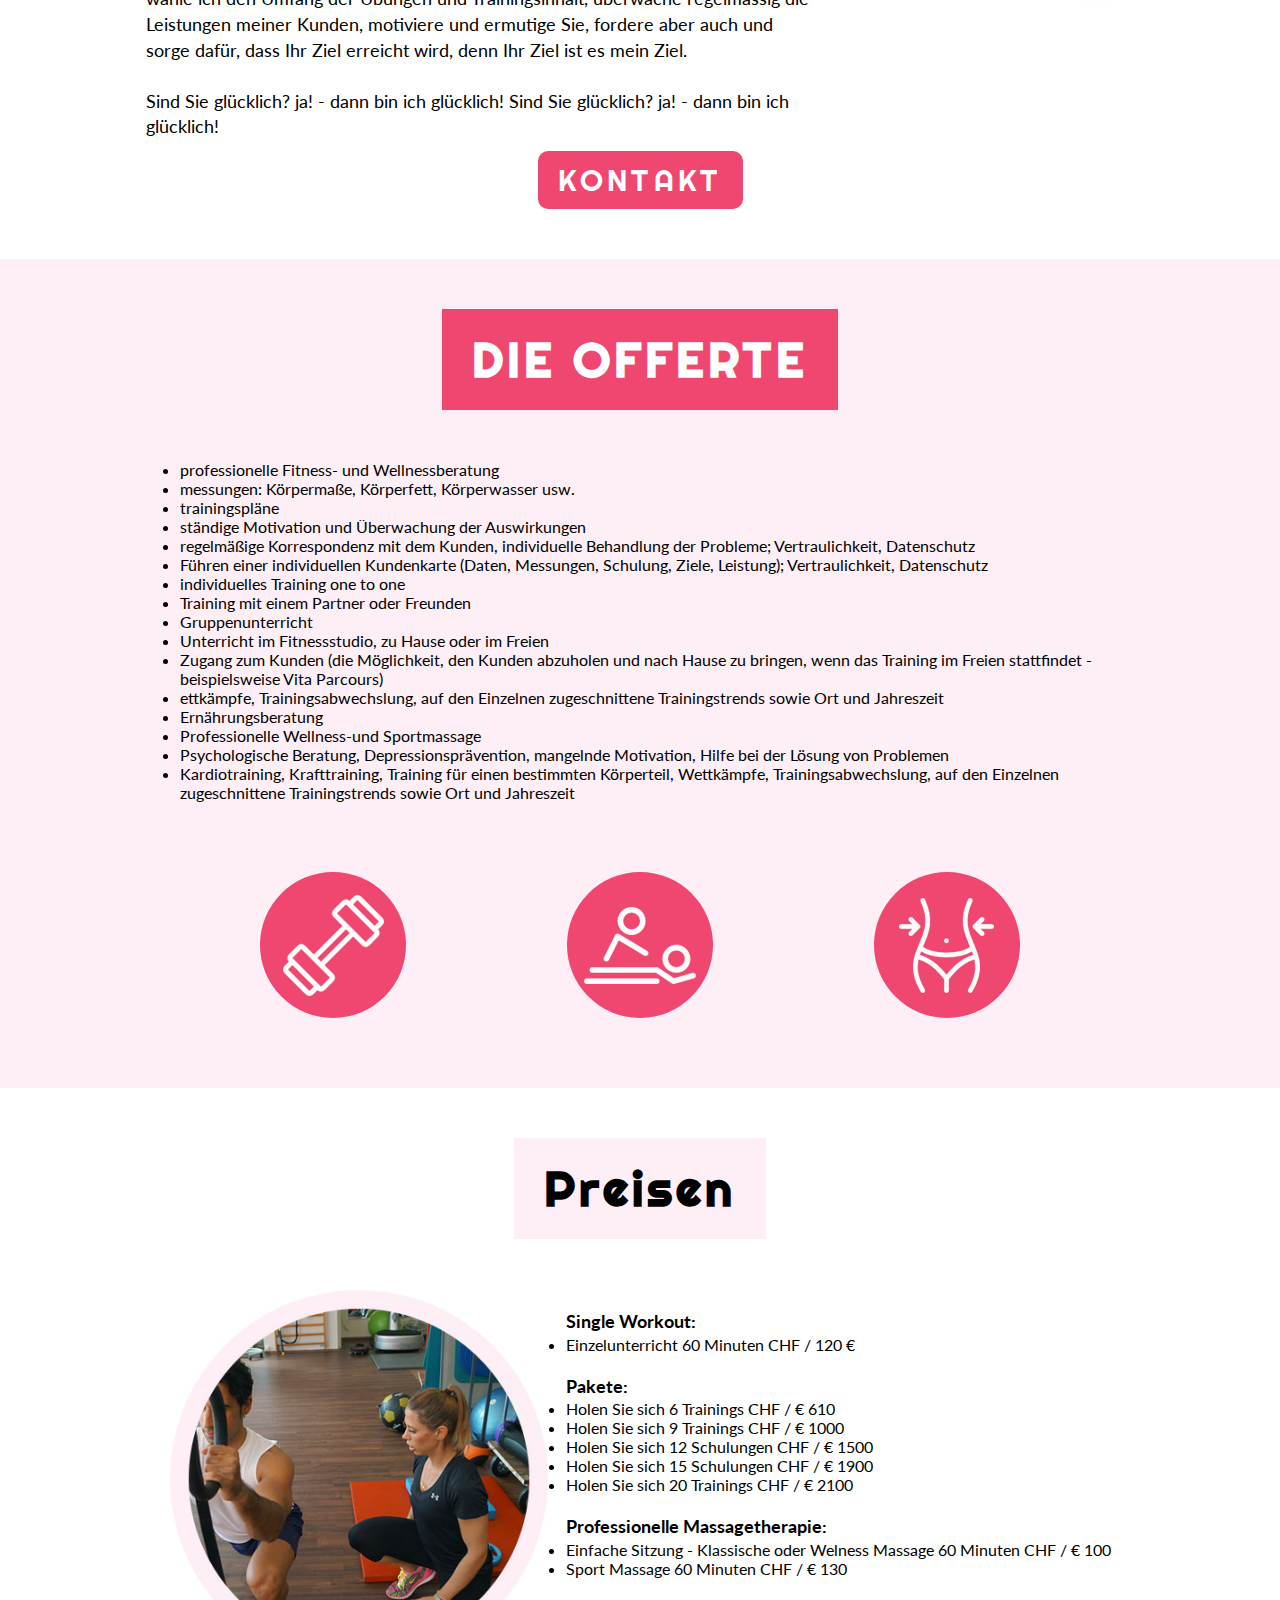
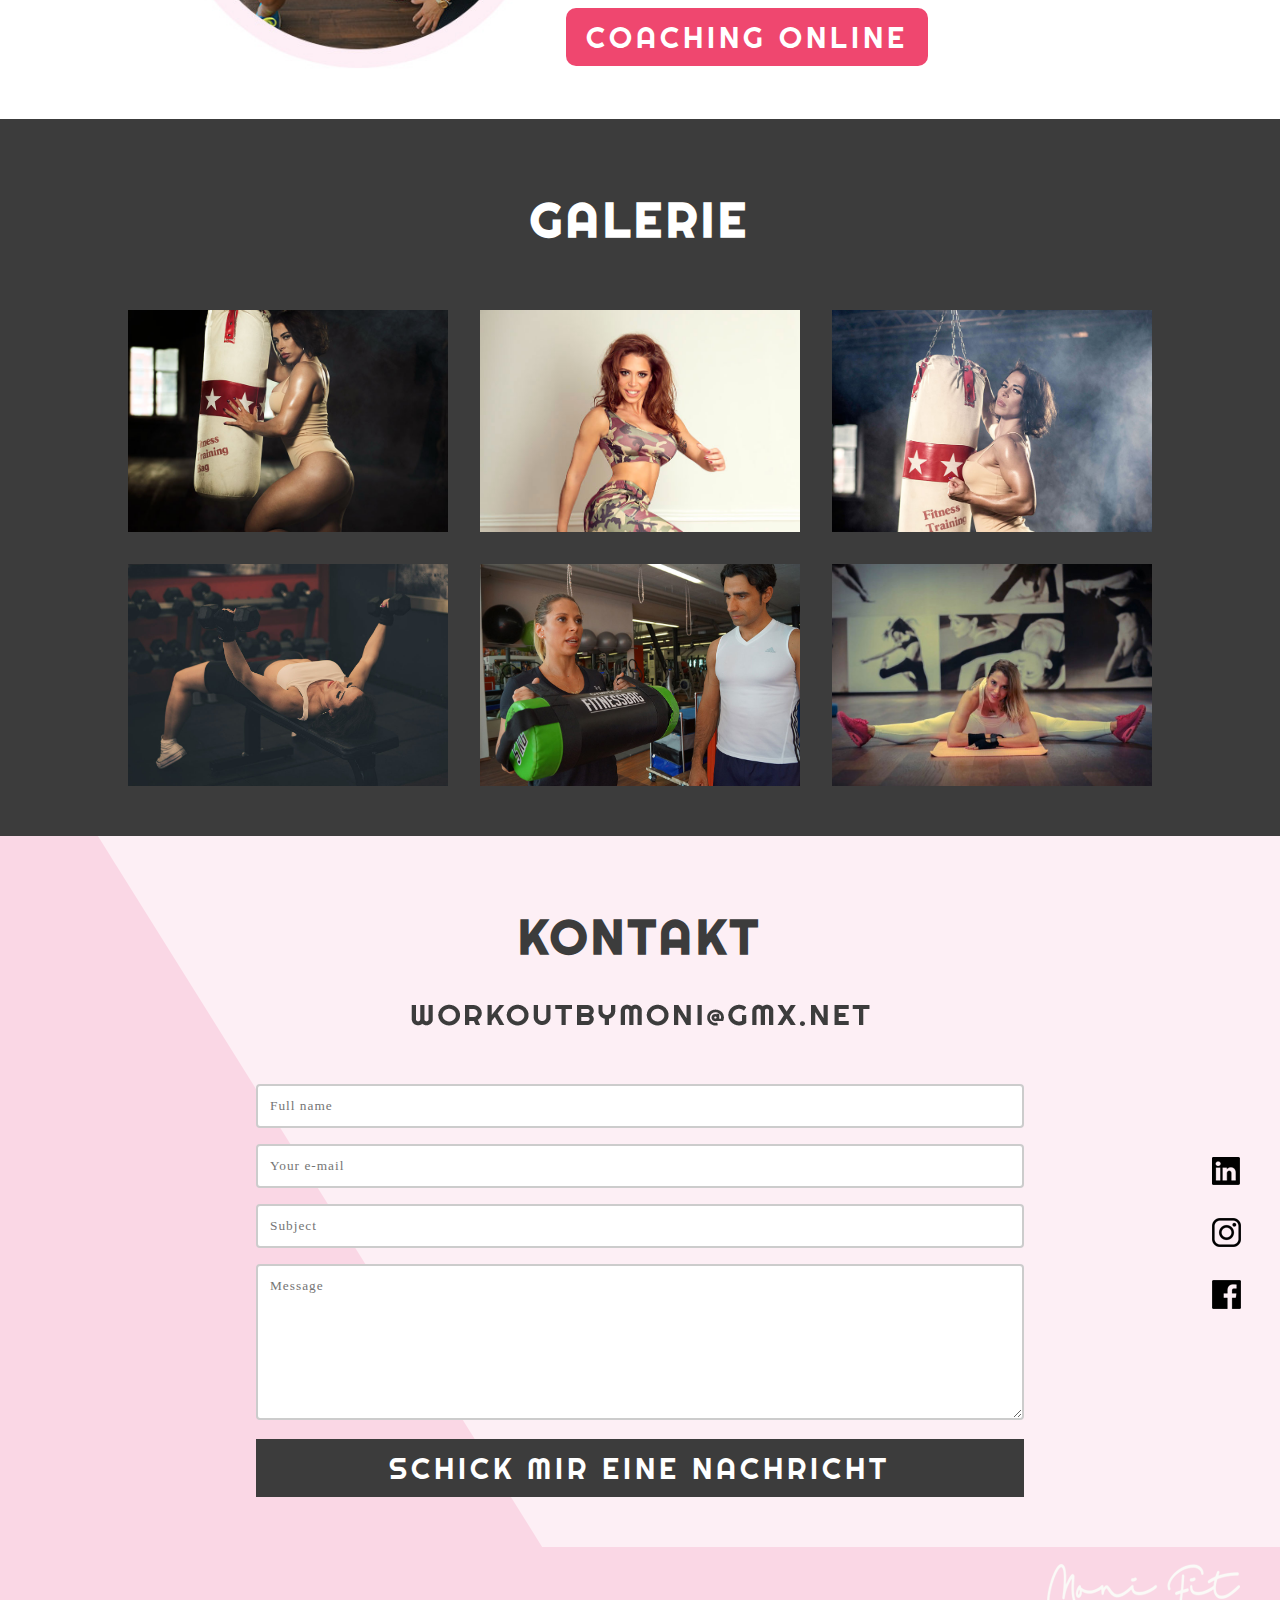
==== commit 25c8456a: "responsive" ====
--- a/index.html
+++ b/index.html
@@ -6,6 +6,7 @@
     <meta name="viewport" content="width=device-width, initial-scale=1.0">
     <meta http-equiv="X-UA-Compatible" content="ie=edge">
     <link href="https://fonts.googleapis.com/css?family=Righteous&display=swap" rel="stylesheet">
+    <link href="https://fonts.googleapis.com/css?family=Lato&display=swap" rel="stylesheet">
     <link rel="stylesheet" href="./css/styles.css">
     <script src="https://ajax.googleapis.com/ajax/libs/jquery/3.3.1/jquery.min.js"></script>
     <title>Moni Fit</title>
@@ -65,9 +66,9 @@
         <div class="about-cont">
             <h2>ÜBER MICH</h2>
             <div class="about-cont-inside">
-                <p><strong>Mein Name ist Monika Wichan.
+                <p>Mein Name ist Monika Wichan.
                     Ich bin zertifizierte Personal Trainerin, Fitness- und Wellness-Kundenberaterin, Workout-Trainerin, Fitnessinstruktorin, Fitnesstrainerin, Sportmassagetherapeutin und begeisterte Sportlerin, die ihr Abenteuer mit Hochleistungssport im Hip Hop-Tanz begann.
-                </strong><br>
+                <br>
                 Ich habe mein Diplom in Pädagogik abgeschlossen und habe einen Master-Abschluss.
                     <br><br>
                     I work with beginners as well as advanced people, amateurs and athletes. <br>
@@ -78,8 +79,8 @@
                     encourage you to reach new goals or prepare you for a particular game.<br><br>
 
                     Ich arbeite sowohl mit Anfängern als auch mit Fortgeschrittenen, Amateuren und Profi-Sportlern.<br><br>
-                    Ich trainiere Einzel- oder Gruppenunterricht. <br><br> <strong></strong>
-ICH ARBEITE INNOVATIV.</strong> Ich kombiniere Wissen über Sport, Training und gesunde Ernährung sowie pädagogische Wissenschaften. Einfühlsam und individuell - so wähle ich den Umfang der Übungen und Trainingsinhalt, überwache regelmässig die Leistungen meiner Kunden, motiviere und ermutige Sie, fordere aber auch und sorge dafür, dass Ihr Ziel erreicht wird, denn Ihr Ziel ist es mein Ziel.<br><br><strong>Sind Sie glücklich? ja! -  dann bin ich glücklich!</strong> Sind Sie glücklich? ja! -  dann bin ich glücklich!
+                    Ich trainiere Einzel- oder Gruppenunterricht. <br><br> 
+ICH ARBEITE INNOVATIV. Ich kombiniere Wissen über Sport, Training und gesunde Ernährung sowie pädagogische Wissenschaften. Einfühlsam und individuell - so wähle ich den Umfang der Übungen und Trainingsinhalt, überwache regelmässig die Leistungen meiner Kunden, motiviere und ermutige Sie, fordere aber auch und sorge dafür, dass Ihr Ziel erreicht wird, denn Ihr Ziel ist es mein Ziel.<br><br>Sind Sie glücklich? ja! -  dann bin ich glücklich! Sind Sie glücklich? ja! -  dann bin ich glücklich!
                 </p>
                 <div> <img src="img/monia2.png" alt="fitness_trainer"></div>
 
@@ -138,7 +139,7 @@
                     <li>Einfache Sitzung -  Klassische oder Welness Massage 60 Minuten CHF / € 100 </li>
                     <li>Sport Massage 60 Minuten CHF / € 130</li>
                 </ul>
-                <div><a href="#contact" class="button">ONLINE BESTELLEN</a></div>
+                <div><a href="#contact" class="button">COACHING ONLINE</a></div>
             </div>
         </div>
     </section>
--- a/css/styles.css
+++ b/css/styles.css
@@ -6,7 +6,7 @@
 
 body {
   background: #c3eeff;
-  font-family: "Open Sans";
+  font-family: 'Lato', sans-serif;
   background-color: #fdeff5; }
 
 p {
@@ -93,6 +93,8 @@
     color: black;
     padding: 20px;
     letter-spacing: 4px; }
+    .main p span {
+      font-size: 1.3rem; }
     .main p:nth-child(4) {
       font-size: 35px;
       background-color: #3c3c3c;
@@ -466,7 +468,7 @@
   .pricing-cont {
     flex-direction: column; }
     .pricing-cont .button {
-      font-size: 1.5rem; }
+      font-size: 1.1rem; }
     .pricing-cont div:nth-child(1) {
       display: none; }
   .gallery .gallery-grid {
